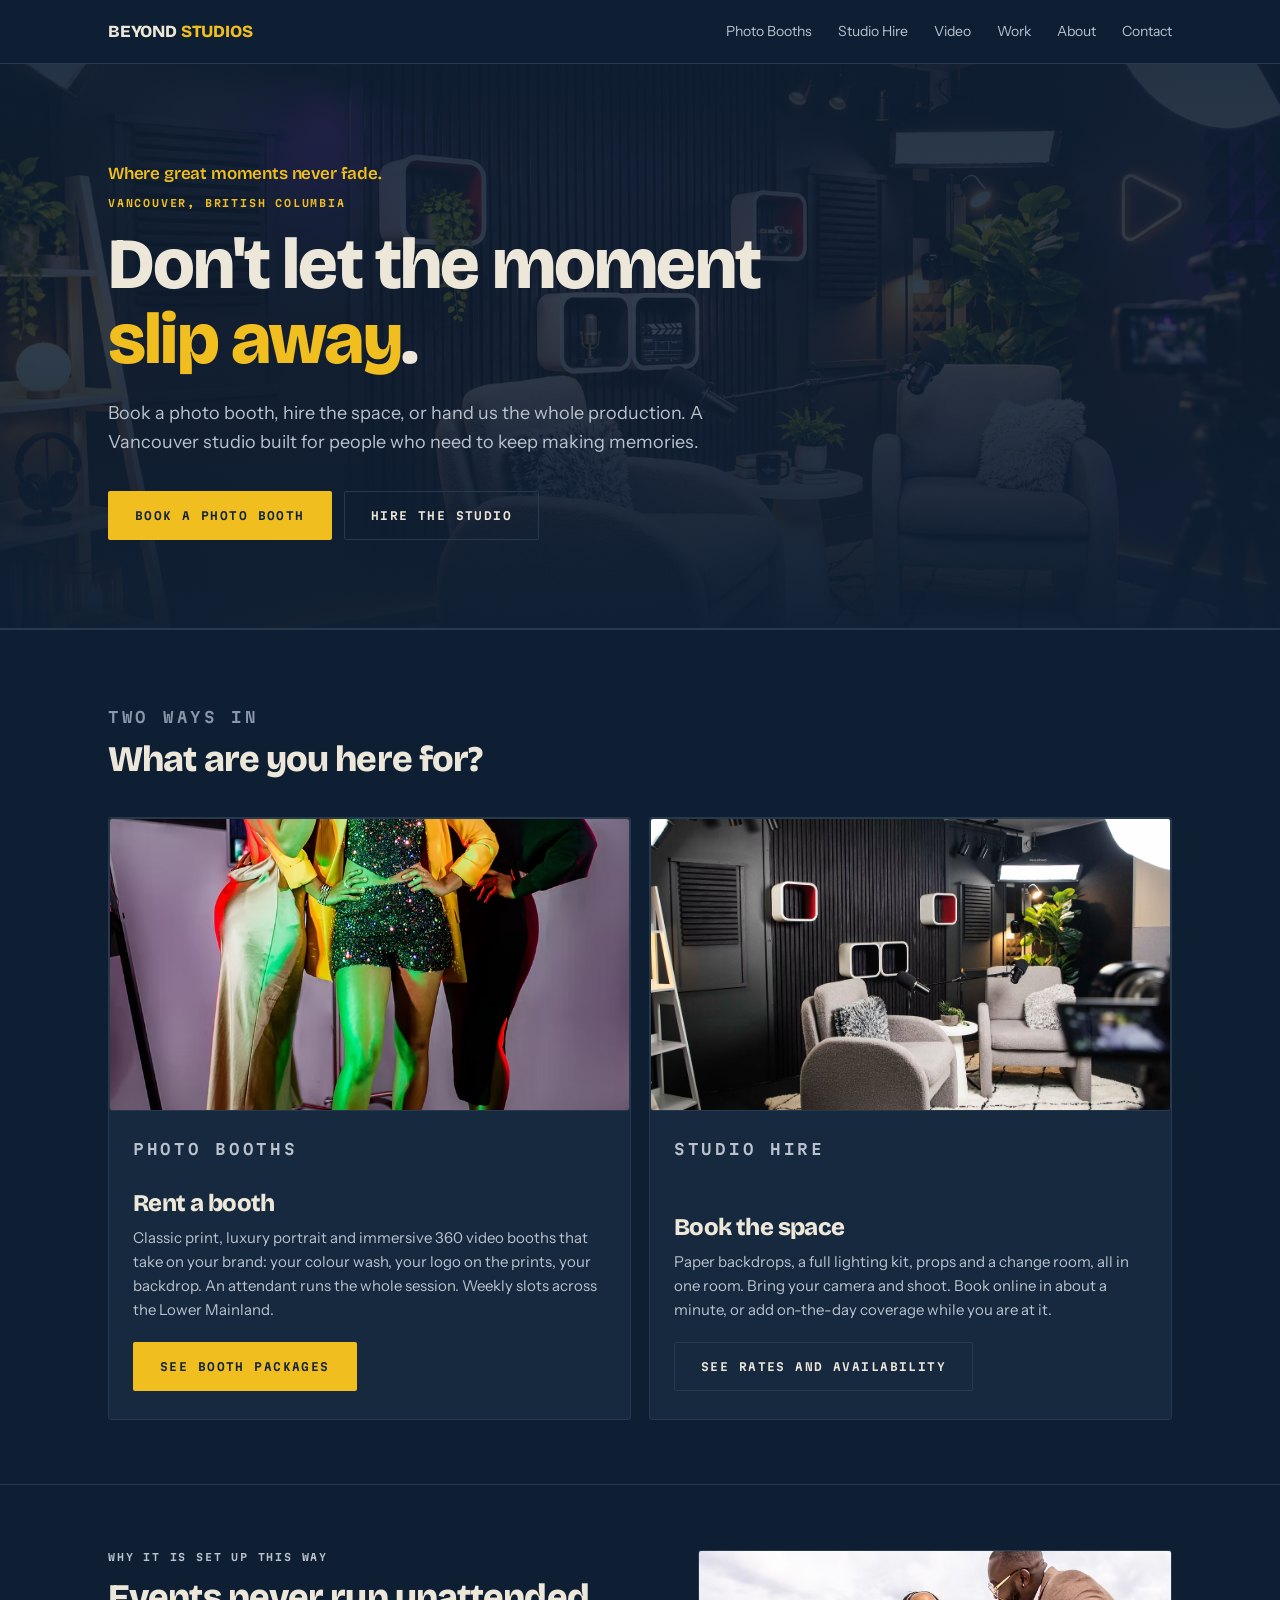
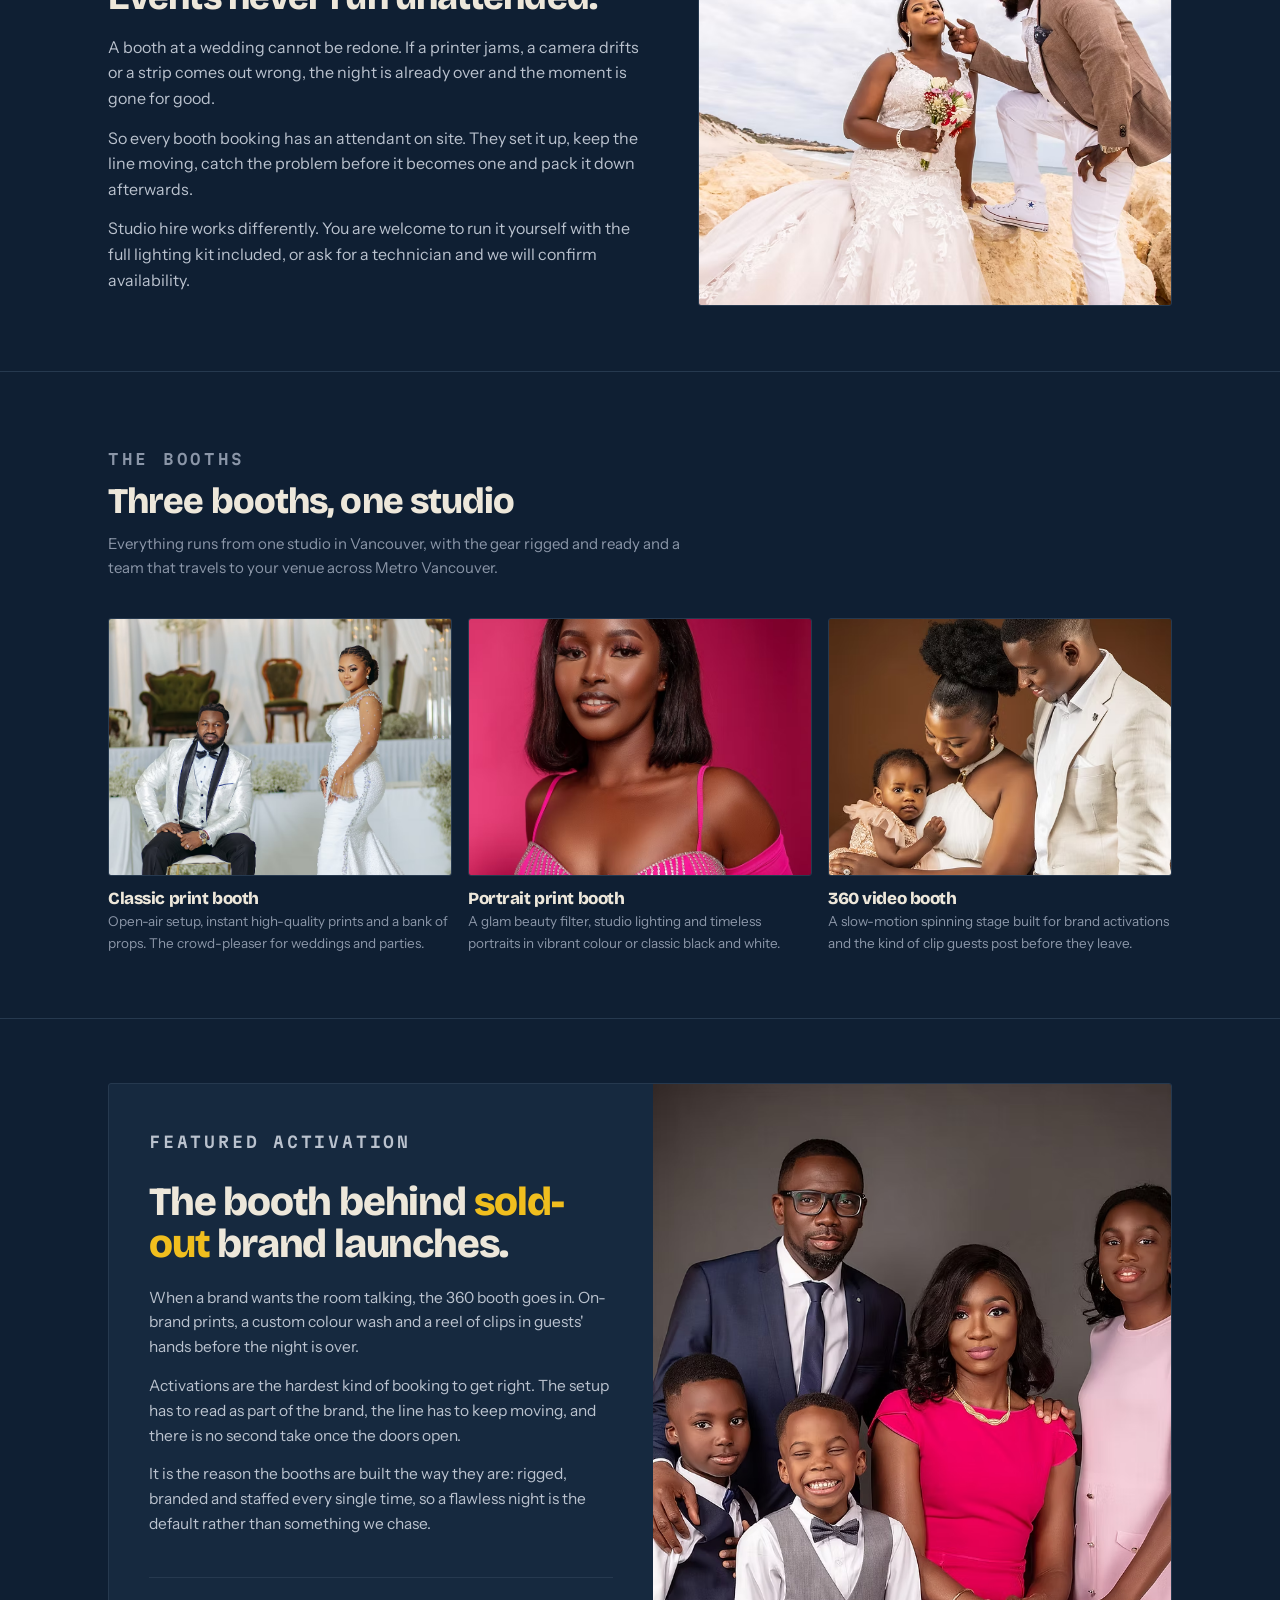
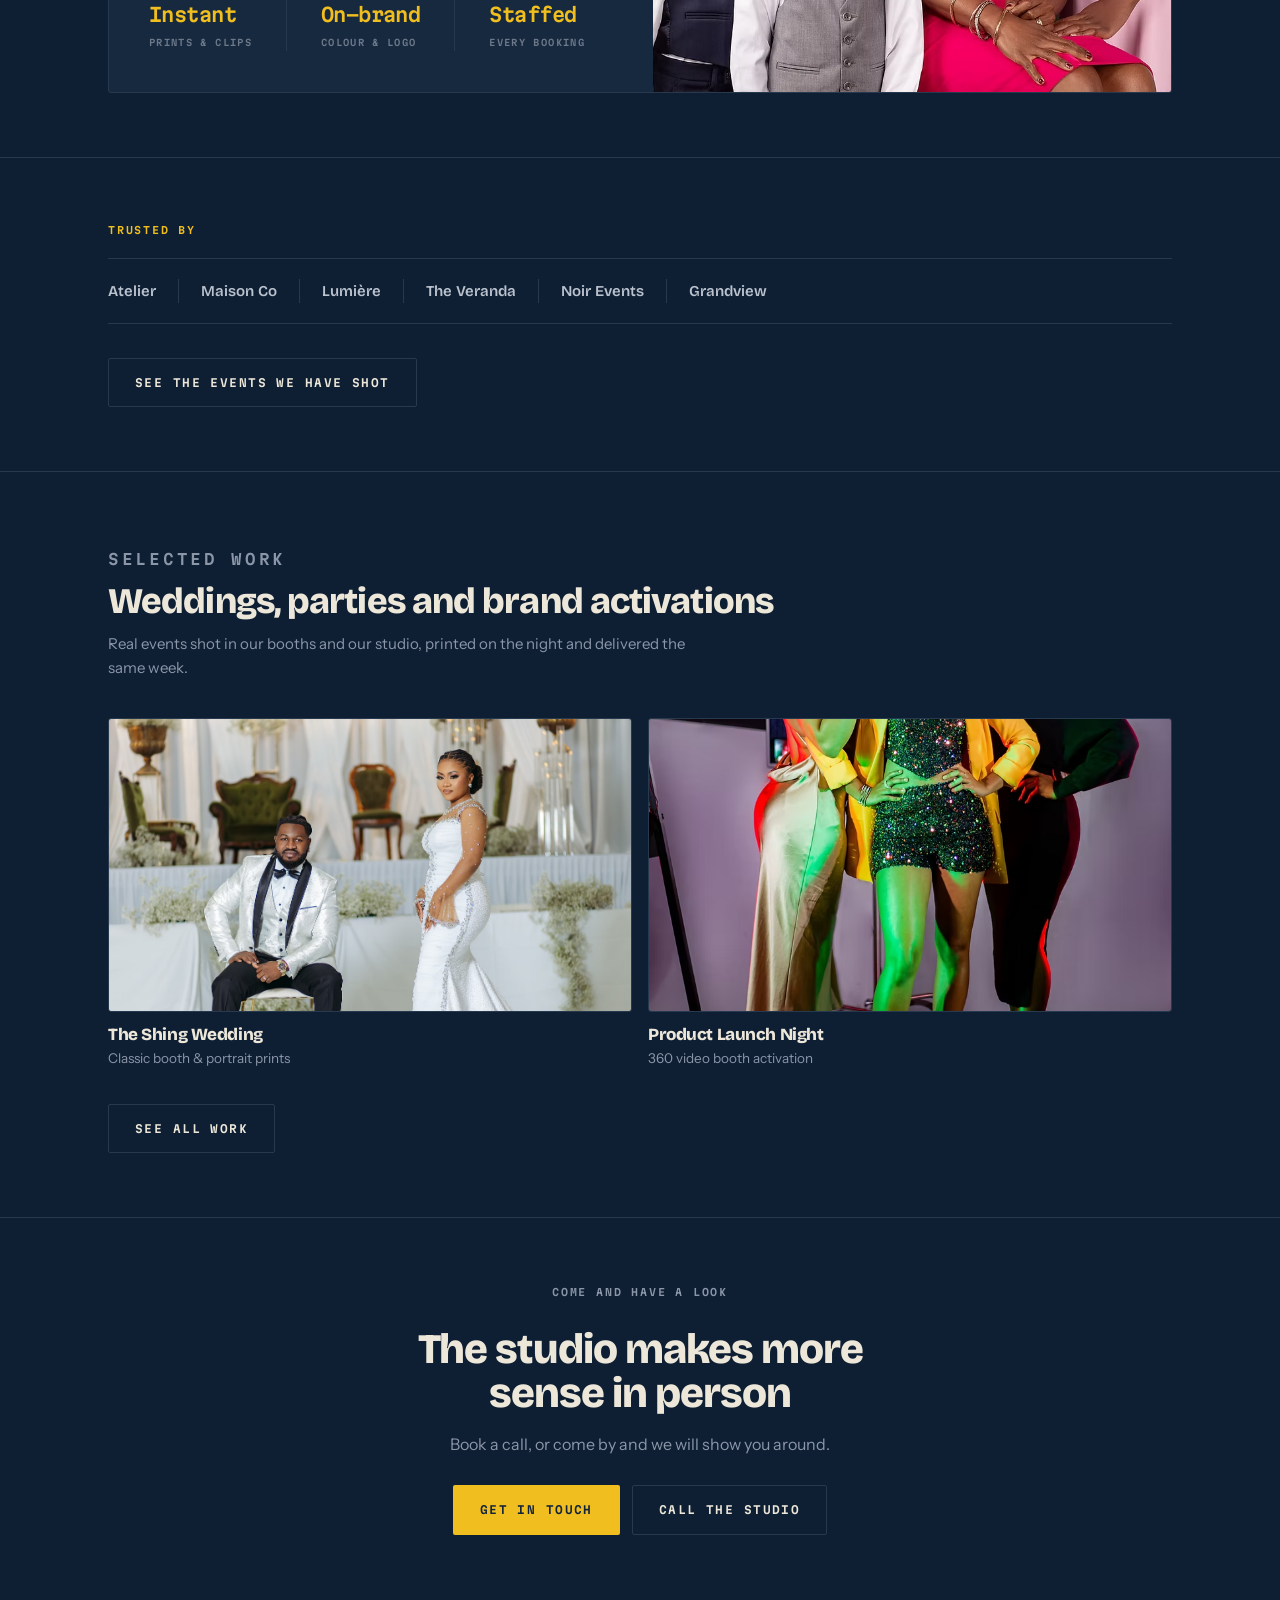
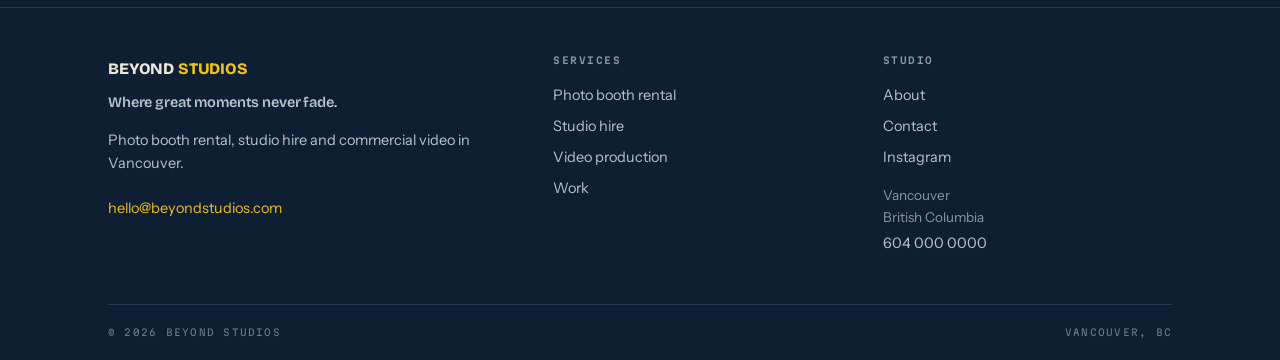
==== index2.html @ f829bd48 "Add index2.html: Beyond Studios homepage in the Nevverland reference design Alternate single-page la" ====
<!DOCTYPE html>
<html lang="en-CA">
<head>
<meta charset="utf-8">
<meta name="viewport" content="width=device-width, initial-scale=1">
<title>Beyond Studios | Photo Booths, Studio Hire & Video Production in Vancouver</title>
<meta name="description" content="A staffed photo booth, photography studio hire and commercial video production in Vancouver. An attendant is included in every booth booking.">
<link rel="preconnect" href="https://fonts.googleapis.com">
<link rel="preconnect" href="https://fonts.gstatic.com" crossorigin>
<link href="https://fonts.googleapis.com/css2?family=Bricolage+Grotesque:opsz,wght@12..96,600;12..96,800&family=Instrument+Sans:wght@400;500;600&family=Martian+Mono:wght@400;600&display=swap" rel="stylesheet">
<meta name="theme-color" content="#0F1F33">

<style>
/* ==========================================================================
   BEYOND STUDIOS — alternate layout, modelled on the Nevverland design system.
   Edit colours and fonts in :root only.
   ========================================================================== */
:root{
  --ink:#0F1F33;
  --console:#16293F;
  --console-edge:#26394F;
  --signal:#F0BE1E;
  --teal:#46969F;
  --onair:#B43232;
  --card:#F0E4CC;
  --card-edge:#D8C9A8;
  --card-ink:#12243C;
  --text:#EDE7DA;
  --text-dim:#BAC2CE;
  --muted:#8B96A8;
  --muted-dark:#6D7889;
  --maxw:1120px;

  --font-display:'Bricolage Grotesque',system-ui,sans-serif;
  --font-body:'Instrument Sans',system-ui,sans-serif;
  --font-data:'Martian Mono',ui-monospace,monospace;
}

*{box-sizing:border-box;margin:0;padding:0}
html{scroll-behavior:smooth}
body{
  background:var(--ink);color:var(--text);
  font-family:var(--font-body);font-size:16px;line-height:1.6;
  -webkit-font-smoothing:antialiased;
}
.wrap{max-width:var(--maxw);margin:0 auto;padding:0 28px}
img,video{display:block;max-width:100%}
a{color:inherit}

/* ---------- type ---------- */
h1,h2,h3,h4{font-family:var(--font-display);font-weight:800;letter-spacing:-.025em;line-height:1.04}
.label{font-family:var(--font-data);font-size:10px;font-weight:600;letter-spacing:.18em;text-transform:uppercase;color:var(--signal)}
.lede{font-size:18px;color:var(--text-dim);max-width:56ch}
.motto{font-family:var(--font-display);font-weight:600;font-size:15px;color:var(--signal);letter-spacing:-.01em;margin:10px 0 14px}
.hero .motto{font-size:17px;margin:0 0 8px}

/* ---------- masthead ---------- */
.masthead{border-bottom:1px solid var(--console-edge);position:sticky;top:0;z-index:50;background:rgba(15,31,51,.94);backdrop-filter:blur(10px)}
.masthead .wrap{display:flex;align-items:center;justify-content:space-between;gap:20px;padding-top:18px;padding-bottom:18px}
.wordmark{font-family:var(--font-display);font-weight:800;font-size:17px;letter-spacing:-.01em;text-decoration:none;white-space:nowrap}
.wordmark span{color:var(--signal)}
.nav{display:flex;align-items:center;gap:26px}
.nav a{font-size:14px;text-decoration:none;color:var(--text-dim);transition:color .15s ease}
.nav a:hover,.nav a[aria-current="page"]{color:var(--signal)}
.navtoggle{display:none;background:none;border:1px solid var(--console-edge);color:var(--text);border-radius:2px;padding:8px 12px;cursor:pointer;font-family:var(--font-data);font-size:10px;letter-spacing:.14em;text-transform:uppercase}

/* ---------- buttons ---------- */
.btn{display:inline-block;text-decoration:none;border:1px solid transparent;border-radius:2px;font-family:var(--font-data);font-size:11px;font-weight:600;letter-spacing:.13em;text-transform:uppercase;padding:15px 26px;cursor:pointer;transition:opacity .15s ease,background .15s ease}
.btn-solid{background:var(--signal);color:#12243C}
.btn-solid:hover{opacity:.85}
.btn-line{border-color:var(--console-edge);color:var(--text)}
.btn-line:hover{background:var(--console)}
.btns{display:flex;gap:12px;flex-wrap:wrap}
a:focus-visible,button:focus-visible{outline:2px solid var(--signal);outline-offset:3px}

/* ---------- media ---------- */
.media{position:relative;overflow:hidden;border-radius:3px;background:var(--console);border:1px solid var(--console-edge)}
.media img,.media video{position:relative;z-index:1;width:100%;height:100%;object-fit:cover;border:0}
.media.r-16x9{aspect-ratio:16/9}
.media.r-4x3{aspect-ratio:4/3}
.focus-18{object-position:50% 18%}
.focus-23{object-position:50% 23%}
.focus-35{object-position:50% 35%}

/* ---------- hero ---------- */
.hero{position:relative;overflow:hidden;border-bottom:1px solid var(--console-edge)}
.hero-media{position:absolute;inset:0;z-index:0}
.hero-media img{width:100%;height:100%;object-fit:cover;opacity:.34}
.hero-media::before{content:"";position:absolute;inset:0;z-index:2;background:linear-gradient(180deg,rgba(15,31,51,.74) 0%,rgba(15,31,51,.56) 45%,rgba(15,31,51,.96) 100%)}
.hero .wrap{position:relative;z-index:3;padding-top:96px;padding-bottom:88px}
.hero h1{font-size:clamp(38px,6.6vw,72px);max-width:16ch;margin:16px 0 22px}
.hero h1 em{font-style:normal;color:var(--signal)}
.hero .btns{margin-top:34px}

/* ---------- sections ---------- */
.section{padding:64px 0;border-top:1px solid var(--console-edge)}
.section:first-of-type{border-top:none}
.section-head{margin-bottom:38px}
.section-head h2{font-size:clamp(25px,3.6vw,36px);margin-top:12px}
.section-head p{color:var(--muted);max-width:58ch;margin-top:11px;font-size:15px}

/* ---------- split ---------- */
.split{display:grid;grid-template-columns:1fr 1fr;gap:44px;align-items:center}
.split.wide-left{grid-template-columns:1.15fr 1fr}
.split h2{font-size:clamp(25px,3.6vw,36px);margin:12px 0 18px}
.split p{color:var(--text-dim);margin-bottom:14px}

/* ---------- two path cards ---------- */
.paths{display:grid;grid-template-columns:1fr 1fr;gap:18px}
.path{background:var(--console);border:1px solid var(--console-edge);border-radius:3px;overflow:hidden;display:flex;flex-direction:column;transition:border-color .18s ease}
.path:hover{border-color:var(--signal)}
.path-body{padding:26px 24px 28px;display:flex;flex-direction:column;flex:1}
.path h3{font-size:24px;margin:10px 0 10px}
.path p{color:var(--text-dim);font-size:15px;flex:1;margin-bottom:20px}
.path .btn{align-self:flex-start}

/* ---------- rooms grid ---------- */
.grid3{display:grid;grid-template-columns:repeat(3,1fr);gap:16px}
.grid2{display:grid;grid-template-columns:repeat(2,1fr);gap:16px}
.grid3 h4,.tile h4{font-size:17px;margin:14px 0 4px}
.tile{text-decoration:none;display:block}
.tile p{font-size:13.5px;color:var(--muted)}

/* ---------- featured client band ---------- */
.feature{background:var(--console);border:1px solid var(--console-edge);border-radius:3px;overflow:hidden;display:grid;grid-template-columns:1.05fr 1fr}
.feature-body{padding:44px 40px 40px;display:flex;flex-direction:column;justify-content:center}
.feature h2{font-size:clamp(26px,3.5vw,40px);margin:14px 0 20px;letter-spacing:-.03em}
.feature h2 em{font-style:normal;color:var(--signal)}
.feature p{color:var(--text-dim);font-size:15.5px;margin-bottom:14px;max-width:46ch}
.feature .media{border:none;border-radius:0;min-height:100%}
.feature-stats{display:flex;flex-wrap:wrap;gap:0;margin-top:26px;border-top:1px solid var(--console-edge);padding-top:22px}
.feature-stats div{padding-right:34px;margin-right:34px;border-right:1px solid var(--console-edge)}
.feature-stats div:last-child{border-right:none;padding-right:0;margin-right:0}
.feature-stats strong{display:block;font-family:var(--font-data);font-weight:600;font-size:19px;color:var(--signal);letter-spacing:-.03em}
.feature-stats span{display:block;font-family:var(--font-data);font-size:9px;font-weight:600;letter-spacing:.15em;text-transform:uppercase;color:var(--muted-dark);margin-top:6px}

/* ---------- roster ---------- */
.roster{display:flex;flex-wrap:wrap;gap:10px 0;align-items:center;border-top:1px solid var(--console-edge);border-bottom:1px solid var(--console-edge);padding:20px 0}
.roster span{font-family:var(--font-display);font-weight:600;font-size:15px;color:var(--text-dim);padding:0 22px;border-right:1px solid var(--console-edge);white-space:nowrap}
.roster span:first-child{padding-left:0}
.roster span:last-child{border-right:none}

/* ---------- cta band ---------- */
.cta{border-top:1px solid var(--console-edge);padding:66px 0 72px;text-align:center}
.cta h2{font-size:clamp(26px,4.2vw,42px);margin:14px auto 16px;max-width:19ch}
.cta p{color:var(--muted);margin-bottom:28px}
.cta .btns{justify-content:center}

/* ---------- footer ---------- */
.foot{border-top:1px solid var(--console-edge);padding:48px 0 20px}
.foot-grid{display:grid;grid-template-columns:1.4fr 1fr 1fr;gap:40px}
.foot h4{font-family:var(--font-data);font-size:9.5px;font-weight:600;letter-spacing:.16em;text-transform:uppercase;color:var(--muted);margin-bottom:14px}
.foot a{display:block;text-decoration:none;color:var(--text-dim);font-size:14.5px;padding:4px 0}
.foot a:hover{color:var(--signal)}
.foot p{color:var(--text-dim);font-size:14.5px}
.colophon{margin-top:44px;padding-top:20px;border-top:1px solid var(--console-edge);display:flex;justify-content:space-between;gap:16px;flex-wrap:wrap;font-family:var(--font-data);font-size:9.5px;letter-spacing:.13em;text-transform:uppercase;color:var(--muted-dark)}

/* ---------- utilities ---------- */
.mt-l{margin-top:34px}
.mt-m{margin-top:22px}

/* ---------- responsive ---------- */
@media(max-width:900px){
  .nav{display:none;position:absolute;top:100%;left:0;right:0;flex-direction:column;align-items:stretch;gap:0;background:var(--ink);border-bottom:1px solid var(--console-edge);padding:8px 28px 20px}
  .nav.open{display:flex}
  .nav a{padding:12px 0;border-bottom:1px solid var(--console-edge)}
  .navtoggle{display:block}
  .masthead .wrap{position:relative}
  .split,.split.wide-left,.paths,.grid3,.grid2,.foot-grid{grid-template-columns:1fr}
  .split{gap:28px}
  .hero .wrap{padding-top:64px;padding-bottom:60px}
  .section{padding:48px 0}
  .feature{grid-template-columns:1fr}
  .feature-body{padding:30px 24px 32px;order:2}
  .feature .media{order:1;aspect-ratio:16/9;min-height:0}
  .feature-stats div{padding-right:20px;margin-right:20px}
  .roster span{padding:0 14px 0 0;border-right:none;font-size:14px}
}
@media(prefers-reduced-motion:reduce){html{scroll-behavior:auto}*{animation:none!important;transition:none!important}}
</style>
</head>
<body>

<header class="masthead">
  <div class="wrap">
    <a class="wordmark" href="/">BEYOND <span>STUDIOS</span></a>
    <button class="navtoggle" aria-expanded="false" aria-controls="nav">Menu</button>
    <nav class="nav" id="nav">
      <a href="#booths">Photo Booths</a>
      <a href="#studio">Studio Hire</a>
      <a href="#work">Video</a>
      <a href="#work">Work</a>
      <a href="#about">About</a>
      <a href="#contact">Contact</a>
    </nav>
  </div>
</header>

<section class="hero">
  <div class="hero-media">
    <img src="img/hero.png" alt="">
  </div>
  <div class="wrap">
    <p class="motto">Where great moments never fade.</p>
    <p class="label">Vancouver, British Columbia</p>
    <h1>Don't let the moment <em>slip away</em>.</h1>
    <p class="lede">Book a photo booth, hire the space, or hand us the whole production. A Vancouver studio built for people who need to keep making memories.</p>
    <div class="btns">
      <a class="btn btn-solid" href="#booths">Book a photo booth</a>
      <a class="btn btn-line" href="#studio">Hire the studio</a>
    </div>
  </div>
</section>

<section class="section">
  <div class="wrap">
    <div class="section-head">
      <p class="label">Two ways in</p>
      <h2>What are you here for?</h2>
    </div>

    <div class="paths">
      <article class="path">
        <div class="media r-16x9">
          <img src="img/_edited.avif" alt="A 360 video booth session in full swing" loading="lazy">
        </div>
        <div class="path-body">
          <p class="label">Photo booths</p>
          <h3>Rent a booth</h3>
          <p>Classic print, luxury portrait and immersive 360 video booths that take on your brand: your colour wash, your logo on the prints, your backdrop. An attendant runs the whole session. Weekly slots across the Lower Mainland.</p>
          <a class="btn btn-solid" href="#booths">See booth packages</a>
        </div>
      </article>

      <article class="path">
        <div class="media r-16x9">
          <img src="img/d59383_d3fb8f2b41984f3a8b66968a7f3fe2ee~mv2.avif" alt="The main studio dressed for a portrait shoot" loading="lazy">
        </div>
        <div class="path-body">
          <p class="label">Studio hire</p>
          <h3>Book the space</h3>
          <p>Paper backdrops, a full lighting kit, props and a change room, all in one room. Bring your camera and shoot. Book online in about a minute, or add on-the-day coverage while you are at it.</p>
          <a class="btn btn-line" href="#studio">See rates and availability</a>
        </div>
      </article>
    </div>
  </div>
</section>

<section class="section">
  <div class="wrap">
    <div class="split wide-left">
      <div>
        <p class="label">Why it is set up this way</p>
        <h2 style="font-size:clamp(25px,3.6vw,36px);margin:12px 0 18px">Events never run unattended.</h2>
        <p style="color:var(--text-dim);margin-bottom:14px">A booth at a wedding cannot be redone. If a printer jams, a camera drifts or a strip comes out wrong, the night is already over and the moment is gone for good.</p>
        <p style="color:var(--text-dim);margin-bottom:14px">So every booth booking has an attendant on site. They set it up, keep the line moving, catch the problem before it becomes one and pack it down afterwards.</p>
        <p style="color:var(--text-dim)">Studio hire works differently. You are welcome to run it yourself with the full lighting kit included, or ask for a technician and we will confirm availability.</p>
      </div>
      <div class="media r-4x3">
        <img src="img/BeyondStudios-464.avif" alt="An attendant setting up the booth before an event" loading="lazy">
      </div>
    </div>
  </div>
</section>

<section class="section">
  <div class="wrap">
    <div class="section-head">
      <p class="label">The booths</p>
      <h2>Three booths, one studio</h2>
      <p>Everything runs from one studio in Vancouver, with the gear rigged and ready and a team that travels to your venue across Metro Vancouver.</p>
    </div>

    <div class="grid3">
      <div>
        <div class="media r-4x3">
          <img src="img/d59383_5e117e356e8145f7a5f028fd640efa2a~mv2.avif" alt="The classic print booth" loading="lazy">
        </div>
        <h4>Classic print booth</h4>
        <p style="font-size:13.5px;color:var(--muted)">Open-air setup, instant high-quality prints and a bank of props. The crowd-pleaser for weddings and parties.</p>
      </div>
      <div>
        <div class="media r-4x3">
          <img src="img/_edited (1).avif" alt="The luxury portrait booth" loading="lazy">
        </div>
        <h4>Portrait print booth</h4>
        <p style="font-size:13.5px;color:var(--muted)">A glam beauty filter, studio lighting and timeless portraits in vibrant colour or classic black and white.</p>
      </div>
      <div>
        <div class="media r-4x3">
          <img src="img/d59383_54c3c43fa64b4d76a6d98b32eb3e3d97~mv2.avif" alt="The 360 video booth" loading="lazy">
        </div>
        <h4>360 video booth</h4>
        <p style="font-size:13.5px;color:var(--muted)">A slow-motion spinning stage built for brand activations and the kind of clip guests post before they leave.</p>
      </div>
    </div>
  </div>
</section>

<section class="section" id="booths">
  <div class="wrap">
    <div class="feature">
      <div class="feature-body">
        <p class="label">Featured activation</p>
        <h2>The booth behind <em>sold-out</em> brand launches.</h2>
        <p>When a brand wants the room talking, the 360 booth goes in. On-brand prints, a custom colour wash and a reel of clips in guests' hands before the night is over.</p>
        <p>Activations are the hardest kind of booking to get right. The setup has to read as part of the brand, the line has to keep moving, and there is no second take once the doors open.</p>
        <p>It is the reason the booths are built the way they are: rigged, branded and staffed every single time, so a flawless night is the default rather than something we chase.</p>
        <div class="feature-stats">
          <div><strong>Instant</strong><span>Prints &amp; clips</span></div>
          <div><strong>On-brand</strong><span>Colour &amp; logo</span></div>
          <div><strong>Staffed</strong><span>Every booking</span></div>
        </div>
      </div>
      <div class="media">
        <img src="img/_edited (2).avif" alt="A portrait captured in the booth" loading="lazy">
      </div>
    </div>
  </div>
</section>

<section class="section">
  <div class="wrap">
    <p class="label" style="margin-bottom:20px">Trusted by</p>
    <div class="roster">
      <span>Atelier</span>
      <span>Maison&nbsp;Co</span>
      <span>Lumi&egrave;re</span>
      <span>The&nbsp;Veranda</span>
      <span>Noir&nbsp;Events</span>
      <span>Grandview</span>
    </div>
    <div class="btns mt-l">
      <a class="btn btn-line" href="#work">See the events we have shot</a>
    </div>
  </div>
</section>

<section class="section" id="work">
  <div class="wrap">
    <div class="section-head">
      <p class="label">Selected work</p>
      <h2>Weddings, parties and brand activations</h2>
      <p>Real events shot in our booths and our studio, printed on the night and delivered the same week.</p>
    </div>
    <div class="grid2">
      <a class="tile" href="#contact">
        <div class="media r-16x9">
          <img src="img/d59383_5e117e356e8145f7a5f028fd640efa2a~mv2.avif" alt="A wedding couple at the booth" loading="lazy">
        </div>
        <h4>The Shing Wedding</h4>
        <p>Classic booth &amp; portrait prints</p>
      </a>
      <a class="tile" href="#contact">
        <div class="media r-16x9">
          <img src="img/_edited.avif" alt="A 360 booth brand launch" loading="lazy">
        </div>
        <h4>Product Launch Night</h4>
        <p>360 video booth activation</p>
      </a>
    </div>
    <div class="btns mt-l">
      <a class="btn btn-line" href="#contact">See all work</a>
    </div>
  </div>
</section>

<section class="cta" id="studio">
  <div class="wrap">
    <p class="label">Come and have a look</p>
    <h2>The studio makes more sense in person</h2>
    <p>Book a call, or come by and we will show you around.</p>
    <div class="btns">
      <a class="btn btn-solid" href="#contact">Get in touch</a>
      <a class="btn btn-line" href="tel:+16040000000">Call the studio</a>
    </div>
  </div>
</section>

<footer class="foot" id="contact">
  <div class="wrap">
    <div class="foot-grid">
      <div>
        <div class="wordmark" style="font-size:16px;margin-bottom:6px">BEYOND <span>STUDIOS</span></div>
        <p class="motto">Where great moments never fade.</p>
        <p>Photo booth rental, studio hire and commercial video in Vancouver.</p>
        <p class="mt-m"><a href="mailto:hello@beyondstudios.com" style="color:var(--signal);display:inline">hello@beyondstudios.com</a></p>
      </div>
      <div>
        <h4>Services</h4>
        <a href="#booths">Photo booth rental</a>
        <a href="#studio">Studio hire</a>
        <a href="#work">Video production</a>
        <a href="#work">Work</a>
      </div>
      <div>
        <h4>Studio</h4>
        <a href="#about">About</a>
        <a href="#contact">Contact</a>
        <a href="#contact">Instagram</a>
        <p style="font-size:13.5px;color:var(--muted);margin-top:12px">Vancouver<br>British Columbia</p>
        <a href="tel:+16040000000">604 000 0000</a>
      </div>
    </div>
    <div class="colophon">
      <span>&copy; 2026 Beyond Studios</span>
      <span>Vancouver, BC</span>
    </div>
  </div>
</footer>

<script>
  var t=document.querySelector('.navtoggle'),n=document.getElementById('nav');
  t.addEventListener('click',function(){
    var open=n.classList.toggle('open');
    t.setAttribute('aria-expanded',open);
  });
</script>
</body>
</html>
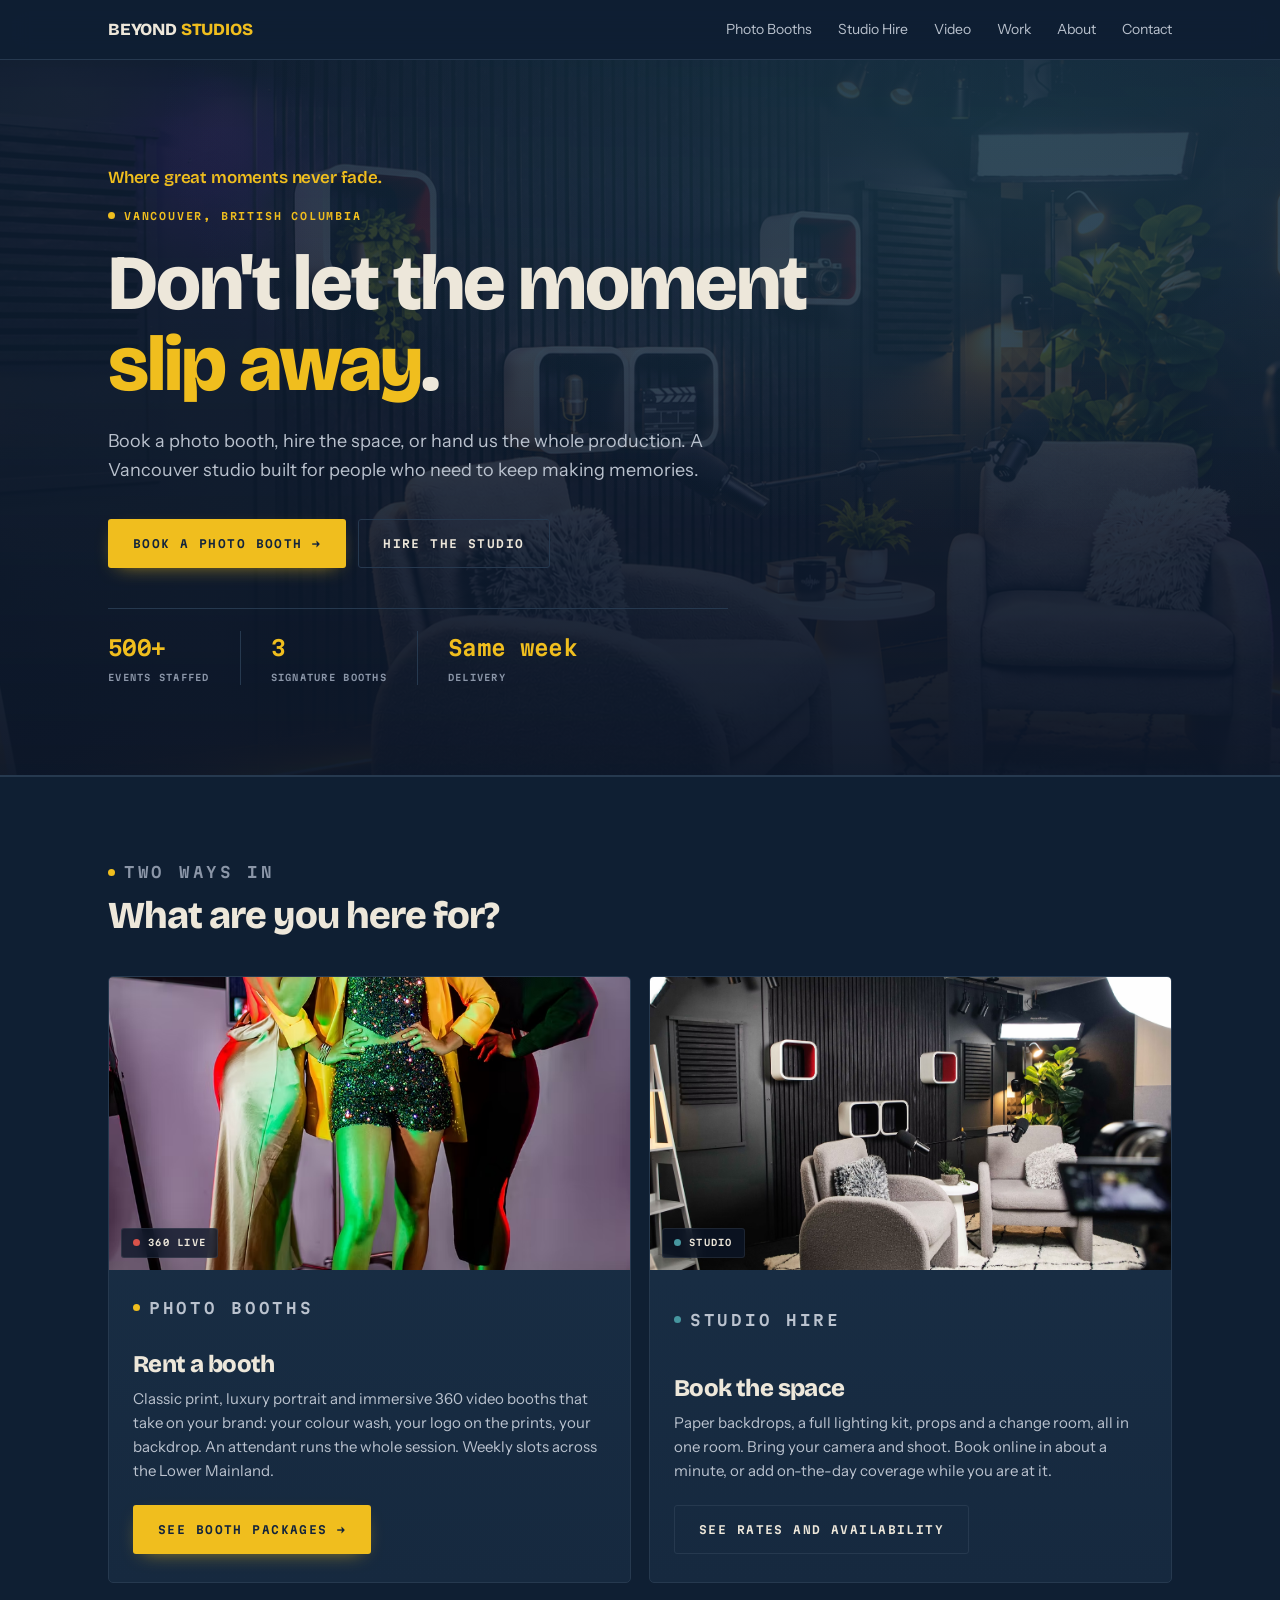
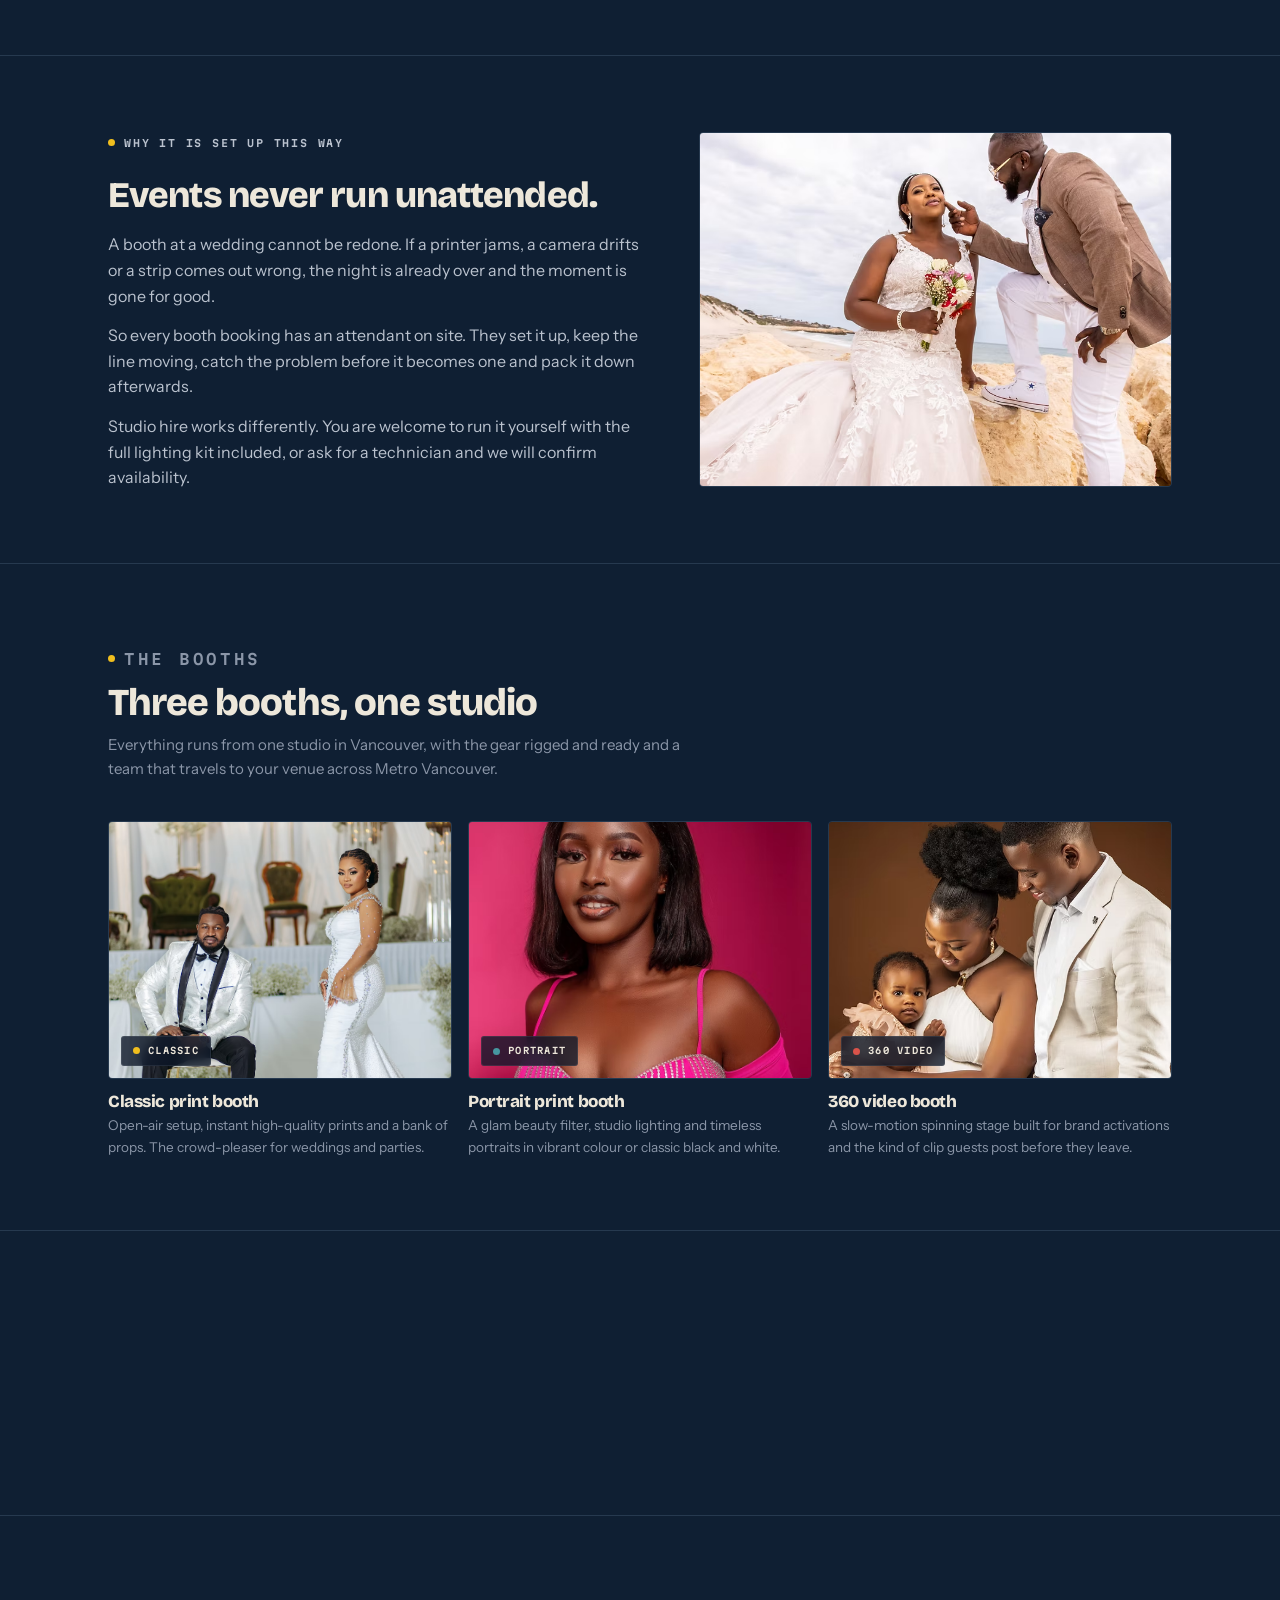
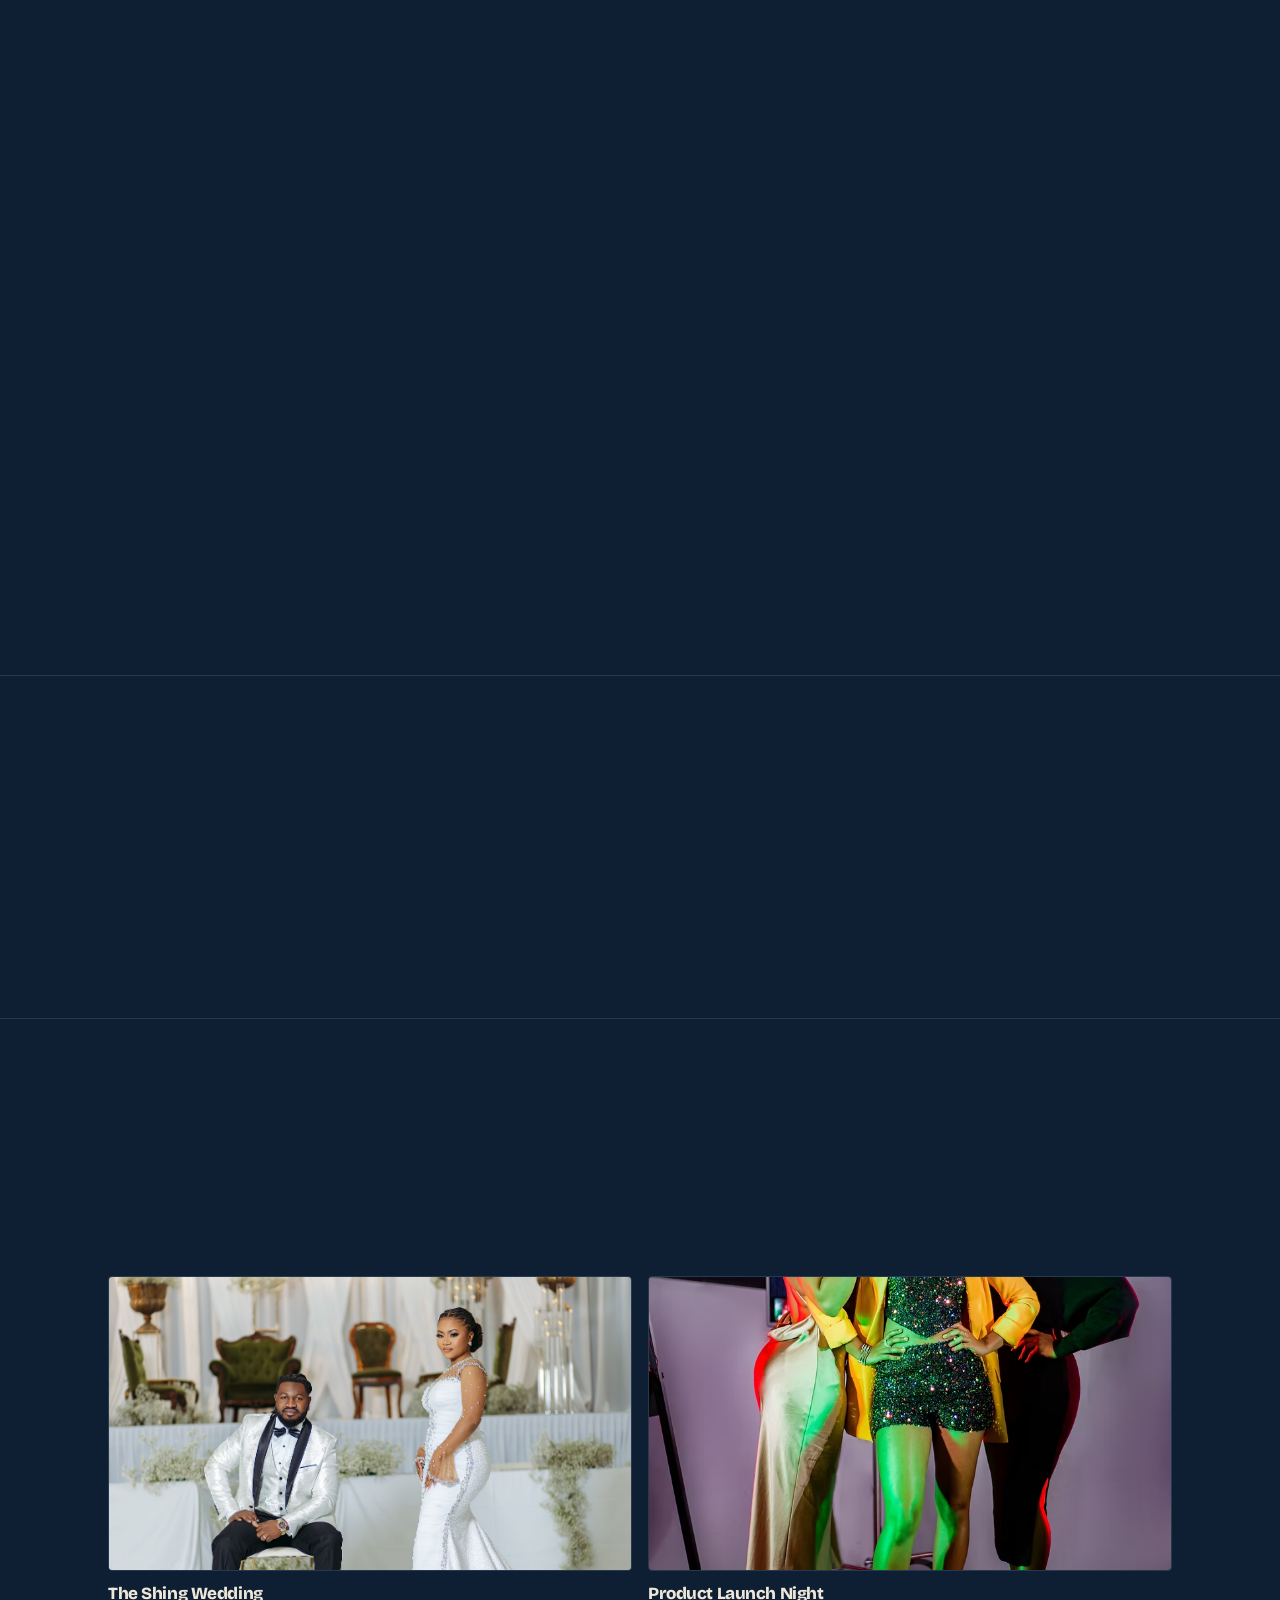
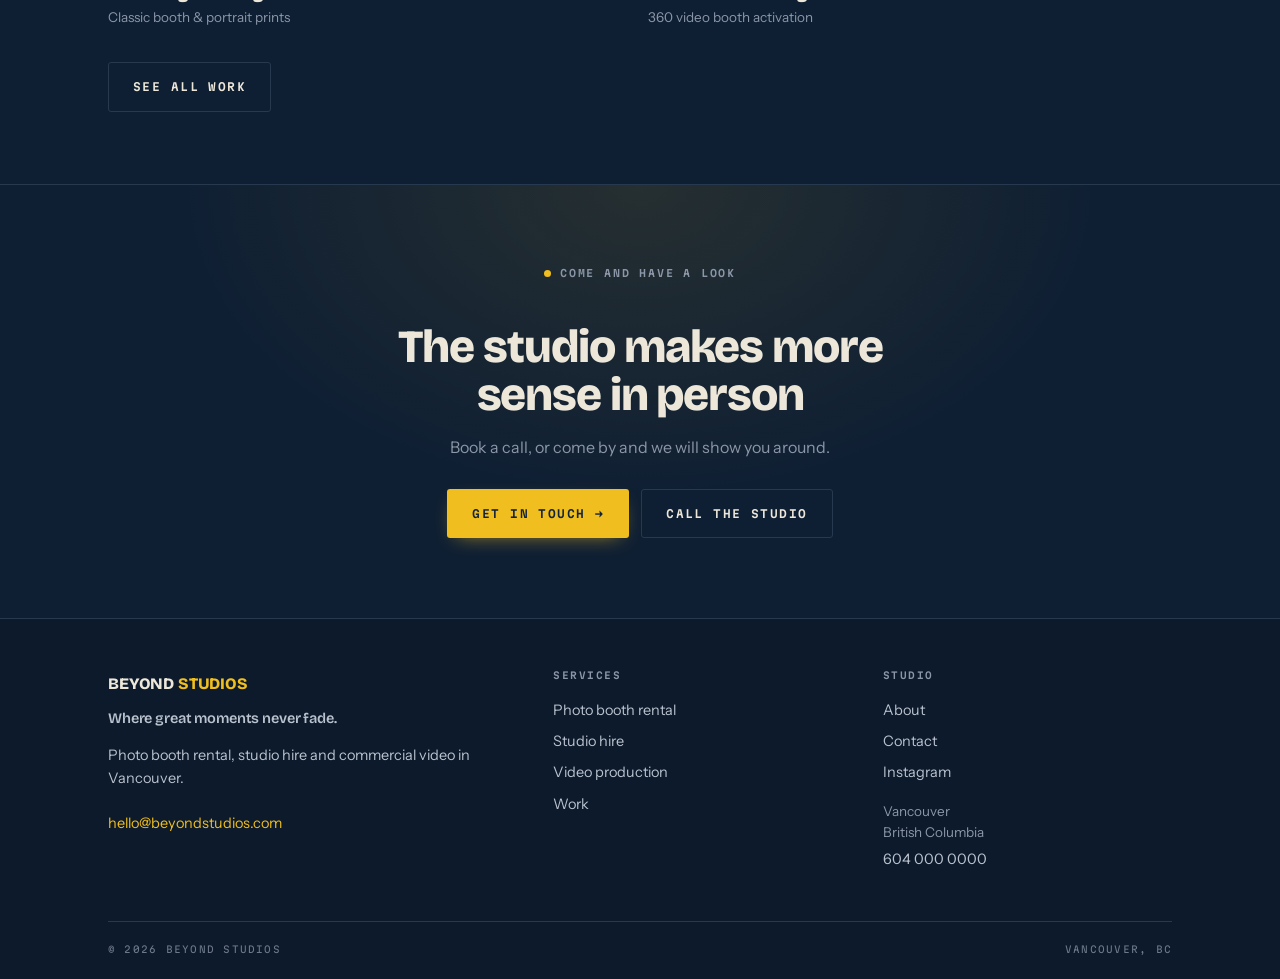
==== commit 87f8e0f6: "Elevate index2.html beyond the reference Keep the broadcast-console identity but add polish the refe" ====
--- a/index2.html
+++ b/index2.html
@@ -12,16 +12,19 @@
 
 <style>
 /* ==========================================================================
-   BEYOND STUDIOS — alternate layout, modelled on the Nevverland design system.
-   Edit colours and fonts in :root only.
+   BEYOND STUDIOS — elevated layout. Broadcast-console identity, lifted with
+   motion, depth and interaction. Edit colours and fonts in :root only.
    ========================================================================== */
 :root{
   --ink:#0F1F33;
+  --ink-2:#0C1A2B;
   --console:#16293F;
+  --console-2:#1A3047;
   --console-edge:#26394F;
   --signal:#F0BE1E;
+  --signal-deep:#D9A810;
   --teal:#46969F;
-  --onair:#B43232;
+  --onair:#D9534A;
   --card:#F0E4CC;
   --card-edge:#D8C9A8;
   --card-ink:#12243C;
@@ -30,6 +33,7 @@
   --muted:#8B96A8;
   --muted-dark:#6D7889;
   --maxw:1120px;
+  --ease:cubic-bezier(.22,.61,.36,1);
 
   --font-display:'Bricolage Grotesque',system-ui,sans-serif;
   --font-body:'Instrument Sans',system-ui,sans-serif;
@@ -41,119 +45,164 @@
 body{
   background:var(--ink);color:var(--text);
   font-family:var(--font-body);font-size:16px;line-height:1.6;
-  -webkit-font-smoothing:antialiased;
+  -webkit-font-smoothing:antialiased;overflow-x:hidden;
 }
 .wrap{max-width:var(--maxw);margin:0 auto;padding:0 28px}
 img,video{display:block;max-width:100%}
 a{color:inherit}
 
+/* ---------- scroll progress ---------- */
+.progress{position:fixed;top:0;left:0;height:2px;width:0;z-index:100;
+  background:linear-gradient(90deg,var(--signal),var(--teal));transition:width .1s linear}
+
 /* ---------- type ---------- */
 h1,h2,h3,h4{font-family:var(--font-display);font-weight:800;letter-spacing:-.025em;line-height:1.04}
-.label{font-family:var(--font-data);font-size:10px;font-weight:600;letter-spacing:.18em;text-transform:uppercase;color:var(--signal)}
+.label{display:inline-flex;align-items:center;gap:9px;font-family:var(--font-data);font-size:10px;font-weight:600;letter-spacing:.18em;text-transform:uppercase;color:var(--signal)}
+.label::before{content:"";width:7px;height:7px;border-radius:50%;background:var(--signal);box-shadow:0 0 0 0 rgba(240,190,30,.5);animation:pulse 2.4s var(--ease) infinite}
+.label.t::before{background:var(--teal);animation:none}
+@keyframes pulse{0%{box-shadow:0 0 0 0 rgba(240,190,30,.45)}70%{box-shadow:0 0 0 7px rgba(240,190,30,0)}100%{box-shadow:0 0 0 0 rgba(240,190,30,0)}}
 .lede{font-size:18px;color:var(--text-dim);max-width:56ch}
 .motto{font-family:var(--font-display);font-weight:600;font-size:15px;color:var(--signal);letter-spacing:-.01em;margin:10px 0 14px}
-.hero .motto{font-size:17px;margin:0 0 8px}
+.hero .motto{font-size:17px;margin:0 0 10px}
 
 /* ---------- masthead ---------- */
-.masthead{border-bottom:1px solid var(--console-edge);position:sticky;top:0;z-index:50;background:rgba(15,31,51,.94);backdrop-filter:blur(10px)}
-.masthead .wrap{display:flex;align-items:center;justify-content:space-between;gap:20px;padding-top:18px;padding-bottom:18px}
+.masthead{border-bottom:1px solid var(--console-edge);position:sticky;top:0;z-index:50;background:rgba(15,31,51,.82);backdrop-filter:blur(14px) saturate(1.2)}
+.masthead .wrap{display:flex;align-items:center;justify-content:space-between;gap:20px;padding-top:16px;padding-bottom:16px}
 .wordmark{font-family:var(--font-display);font-weight:800;font-size:17px;letter-spacing:-.01em;text-decoration:none;white-space:nowrap}
 .wordmark span{color:var(--signal)}
 .nav{display:flex;align-items:center;gap:26px}
-.nav a{font-size:14px;text-decoration:none;color:var(--text-dim);transition:color .15s ease}
-.nav a:hover,.nav a[aria-current="page"]{color:var(--signal)}
-.navtoggle{display:none;background:none;border:1px solid var(--console-edge);color:var(--text);border-radius:2px;padding:8px 12px;cursor:pointer;font-family:var(--font-data);font-size:10px;letter-spacing:.14em;text-transform:uppercase}
+.nav a{position:relative;font-size:14px;text-decoration:none;color:var(--text-dim);transition:color .15s ease}
+.nav a::after{content:"";position:absolute;left:0;right:100%;bottom:-5px;height:1.5px;background:var(--signal);transition:right .25s var(--ease)}
+.nav a:hover{color:var(--text)}
+.nav a:hover::after{right:0}
+.navtoggle{display:none;background:none;border:1px solid var(--console-edge);color:var(--text);border-radius:3px;padding:8px 12px;cursor:pointer;font-family:var(--font-data);font-size:10px;letter-spacing:.14em;text-transform:uppercase}
 
 /* ---------- buttons ---------- */
-.btn{display:inline-block;text-decoration:none;border:1px solid transparent;border-radius:2px;font-family:var(--font-data);font-size:11px;font-weight:600;letter-spacing:.13em;text-transform:uppercase;padding:15px 26px;cursor:pointer;transition:opacity .15s ease,background .15s ease}
-.btn-solid{background:var(--signal);color:#12243C}
-.btn-solid:hover{opacity:.85}
+.btn{position:relative;display:inline-flex;align-items:center;gap:9px;text-decoration:none;border:1px solid transparent;border-radius:3px;font-family:var(--font-data);font-size:11px;font-weight:600;letter-spacing:.13em;text-transform:uppercase;padding:15px 24px;cursor:pointer;transition:transform .2s var(--ease),background .2s var(--ease),box-shadow .2s var(--ease),border-color .2s var(--ease)}
+.btn:hover{transform:translateY(-2px)}
+.btn .arw{transition:transform .25s var(--ease)}
+.btn:hover .arw{transform:translateX(4px)}
+.btn-solid{background:var(--signal);color:#12243C;box-shadow:0 6px 20px -10px rgba(240,190,30,.8)}
+.btn-solid:hover{background:var(--signal-deep);box-shadow:0 12px 28px -10px rgba(240,190,30,.7)}
 .btn-line{border-color:var(--console-edge);color:var(--text)}
-.btn-line:hover{background:var(--console)}
+.btn-line:hover{background:var(--console);border-color:var(--muted)}
 .btns{display:flex;gap:12px;flex-wrap:wrap}
 a:focus-visible,button:focus-visible{outline:2px solid var(--signal);outline-offset:3px}
 
 /* ---------- media ---------- */
-.media{position:relative;overflow:hidden;border-radius:3px;background:var(--console);border:1px solid var(--console-edge)}
-.media img,.media video{position:relative;z-index:1;width:100%;height:100%;object-fit:cover;border:0}
+.media{position:relative;overflow:hidden;border-radius:4px;background:var(--console);border:1px solid var(--console-edge)}
+.media img,.media video{position:relative;z-index:1;width:100%;height:100%;object-fit:cover;border:0;transition:transform .7s var(--ease)}
 .media.r-16x9{aspect-ratio:16/9}
 .media.r-4x3{aspect-ratio:4/3}
-.focus-18{object-position:50% 18%}
-.focus-23{object-position:50% 23%}
-.focus-35{object-position:50% 35%}
+.mtag{position:absolute;left:12px;bottom:12px;z-index:3;display:inline-flex;align-items:center;gap:8px;background:rgba(12,22,40,.78);backdrop-filter:blur(6px);border:1px solid rgba(255,255,255,.08);font-family:var(--font-data);font-size:9px;font-weight:600;letter-spacing:.14em;text-transform:uppercase;color:var(--text);padding:7px 11px;border-radius:3px}
+.mtag i{width:7px;height:7px;border-radius:50%;display:inline-block}
 
 /* ---------- hero ---------- */
 .hero{position:relative;overflow:hidden;border-bottom:1px solid var(--console-edge)}
-.hero-media{position:absolute;inset:0;z-index:0}
-.hero-media img{width:100%;height:100%;object-fit:cover;opacity:.34}
-.hero-media::before{content:"";position:absolute;inset:0;z-index:2;background:linear-gradient(180deg,rgba(15,31,51,.74) 0%,rgba(15,31,51,.56) 45%,rgba(15,31,51,.96) 100%)}
-.hero .wrap{position:relative;z-index:3;padding-top:96px;padding-bottom:88px}
-.hero h1{font-size:clamp(38px,6.6vw,72px);max-width:16ch;margin:16px 0 22px}
+.hero-media{position:absolute;inset:-8% 0;z-index:0;will-change:transform}
+.hero-media img{width:100%;height:100%;object-fit:cover;opacity:.32}
+.hero-media::before{content:"";position:absolute;inset:0;z-index:2;background:
+  radial-gradient(120% 90% at 78% 15%,rgba(70,150,159,.18),transparent 55%),
+  linear-gradient(180deg,rgba(15,31,51,.72) 0%,rgba(15,31,51,.52) 42%,rgba(12,22,40,.97) 100%)}
+.hero .wrap{position:relative;z-index:3;padding-top:104px;padding-bottom:90px}
+.hero h1{font-size:clamp(40px,7vw,78px);max-width:15ch;margin:16px 0 22px}
 .hero h1 em{font-style:normal;color:var(--signal)}
 .hero .btns{margin-top:34px}
+.hero-meta{display:flex;flex-wrap:wrap;gap:0;margin-top:40px;border-top:1px solid var(--console-edge);padding-top:22px;max-width:620px}
+.hero-meta div{padding-right:30px;margin-right:30px;border-right:1px solid var(--console-edge)}
+.hero-meta div:last-child{border:none;padding:0;margin:0}
+.hero-meta strong{display:block;font-family:var(--font-data);font-weight:600;font-size:21px;color:var(--signal);letter-spacing:-.03em}
+.hero-meta span{display:block;font-family:var(--font-data);font-size:9px;font-weight:600;letter-spacing:.14em;text-transform:uppercase;color:var(--muted);margin-top:6px}
 
 /* ---------- sections ---------- */
-.section{padding:64px 0;border-top:1px solid var(--console-edge)}
+.section{padding:72px 0;border-top:1px solid var(--console-edge);position:relative}
 .section:first-of-type{border-top:none}
-.section-head{margin-bottom:38px}
-.section-head h2{font-size:clamp(25px,3.6vw,36px);margin-top:12px}
+.section-head{margin-bottom:40px}
+.section-head h2{font-size:clamp(26px,3.8vw,38px);margin-top:12px}
 .section-head p{color:var(--muted);max-width:58ch;margin-top:11px;font-size:15px}
 
+/* ---------- reveal ---------- */
+.rv{opacity:0;transform:translateY(22px);transition:opacity .7s var(--ease),transform .7s var(--ease)}
+.rv.in{opacity:1;transform:none}
+.rv.d1{transition-delay:.08s}.rv.d2{transition-delay:.16s}.rv.d3{transition-delay:.24s}
+
 /* ---------- split ---------- */
-.split{display:grid;grid-template-columns:1fr 1fr;gap:44px;align-items:center}
+.split{display:grid;grid-template-columns:1fr 1fr;gap:48px;align-items:center}
 .split.wide-left{grid-template-columns:1.15fr 1fr}
 .split h2{font-size:clamp(25px,3.6vw,36px);margin:12px 0 18px}
 .split p{color:var(--text-dim);margin-bottom:14px}
 
 /* ---------- two path cards ---------- */
 .paths{display:grid;grid-template-columns:1fr 1fr;gap:18px}
-.path{background:var(--console);border:1px solid var(--console-edge);border-radius:3px;overflow:hidden;display:flex;flex-direction:column;transition:border-color .18s ease}
-.path:hover{border-color:var(--signal)}
+.path{background:linear-gradient(180deg,var(--console-2),var(--console));border:1px solid var(--console-edge);border-radius:5px;overflow:hidden;display:flex;flex-direction:column;transition:border-color .25s var(--ease),transform .25s var(--ease),box-shadow .25s var(--ease)}
+.path:hover{border-color:var(--signal);transform:translateY(-4px);box-shadow:0 24px 48px -28px rgba(0,0,0,.8)}
+.path:hover .media img{transform:scale(1.05)}
+.path .media{border:none;border-radius:0}
 .path-body{padding:26px 24px 28px;display:flex;flex-direction:column;flex:1}
 .path h3{font-size:24px;margin:10px 0 10px}
-.path p{color:var(--text-dim);font-size:15px;flex:1;margin-bottom:20px}
+.path p{color:var(--text-dim);font-size:15px;flex:1;margin-bottom:22px}
 .path .btn{align-self:flex-start}
 
 /* ---------- rooms grid ---------- */
 .grid3{display:grid;grid-template-columns:repeat(3,1fr);gap:16px}
 .grid2{display:grid;grid-template-columns:repeat(2,1fr);gap:16px}
-.grid3 h4,.tile h4{font-size:17px;margin:14px 0 4px}
+.rm .media{margin-bottom:14px}
+.rm:hover .media img{transform:scale(1.06)}
+.grid3 h4,.tile h4{font-size:17px;margin:0 0 4px}
 .tile{text-decoration:none;display:block}
+.tile:hover .media img{transform:scale(1.05)}
+.tile h4{margin-top:14px;transition:color .2s ease}
+.tile:hover h4{color:var(--signal)}
 .tile p{font-size:13.5px;color:var(--muted)}
 
+/* ---------- stats band ---------- */
+.stats{background:
+  linear-gradient(180deg,var(--console-2),var(--console));
+  border:1px solid var(--console-edge);border-radius:6px;
+  display:grid;grid-template-columns:repeat(4,1fr);gap:0;overflow:hidden}
+.stat{padding:34px 26px;border-right:1px solid var(--console-edge)}
+.stat:last-child{border-right:none}
+.stat b{display:block;font-family:var(--font-data);font-weight:600;font-size:clamp(30px,4vw,42px);letter-spacing:-.04em;color:var(--signal);line-height:1}
+.stat span{display:block;font-family:var(--font-data);font-size:10px;font-weight:600;letter-spacing:.14em;text-transform:uppercase;color:var(--muted);margin-top:12px}
+
 /* ---------- featured client band ---------- */
-.feature{background:var(--console);border:1px solid var(--console-edge);border-radius:3px;overflow:hidden;display:grid;grid-template-columns:1.05fr 1fr}
-.feature-body{padding:44px 40px 40px;display:flex;flex-direction:column;justify-content:center}
+.feature{background:linear-gradient(180deg,var(--console-2),var(--console));border:1px solid var(--console-edge);border-radius:6px;overflow:hidden;display:grid;grid-template-columns:1.05fr 1fr}
+.feature-body{padding:46px 42px 42px;display:flex;flex-direction:column;justify-content:center}
 .feature h2{font-size:clamp(26px,3.5vw,40px);margin:14px 0 20px;letter-spacing:-.03em}
 .feature h2 em{font-style:normal;color:var(--signal)}
 .feature p{color:var(--text-dim);font-size:15.5px;margin-bottom:14px;max-width:46ch}
 .feature .media{border:none;border-radius:0;min-height:100%}
-.feature-stats{display:flex;flex-wrap:wrap;gap:0;margin-top:26px;border-top:1px solid var(--console-edge);padding-top:22px}
+.feature:hover .media img{transform:scale(1.04)}
+.feature-stats{display:flex;flex-wrap:wrap;gap:0;margin-top:28px;border-top:1px solid var(--console-edge);padding-top:24px}
 .feature-stats div{padding-right:34px;margin-right:34px;border-right:1px solid var(--console-edge)}
 .feature-stats div:last-child{border-right:none;padding-right:0;margin-right:0}
 .feature-stats strong{display:block;font-family:var(--font-data);font-weight:600;font-size:19px;color:var(--signal);letter-spacing:-.03em}
 .feature-stats span{display:block;font-family:var(--font-data);font-size:9px;font-weight:600;letter-spacing:.15em;text-transform:uppercase;color:var(--muted-dark);margin-top:6px}
 
-/* ---------- roster ---------- */
-.roster{display:flex;flex-wrap:wrap;gap:10px 0;align-items:center;border-top:1px solid var(--console-edge);border-bottom:1px solid var(--console-edge);padding:20px 0}
-.roster span{font-family:var(--font-display);font-weight:600;font-size:15px;color:var(--text-dim);padding:0 22px;border-right:1px solid var(--console-edge);white-space:nowrap}
-.roster span:first-child{padding-left:0}
-.roster span:last-child{border-right:none}
+/* ---------- roster marquee ---------- */
+.roster{position:relative;border-top:1px solid var(--console-edge);border-bottom:1px solid var(--console-edge);overflow:hidden;padding:22px 0;
+  -webkit-mask:linear-gradient(90deg,transparent,#000 8%,#000 92%,transparent);mask:linear-gradient(90deg,transparent,#000 8%,#000 92%,transparent)}
+.roster-track{display:flex;gap:0;width:max-content;animation:marq 28s linear infinite}
+.roster span{font-family:var(--font-display);font-weight:600;font-size:16px;color:var(--text-dim);padding:0 30px;border-right:1px solid var(--console-edge);white-space:nowrap}
+@keyframes marq{to{transform:translateX(-50%)}}
+.roster:hover .roster-track{animation-play-state:paused}
 
 /* ---------- cta band ---------- */
-.cta{border-top:1px solid var(--console-edge);padding:66px 0 72px;text-align:center}
-.cta h2{font-size:clamp(26px,4.2vw,42px);margin:14px auto 16px;max-width:19ch}
+.cta{border-top:1px solid var(--console-edge);padding:74px 0 80px;text-align:center;position:relative;overflow:hidden}
+.cta::before{content:"";position:absolute;inset:0;z-index:0;background:radial-gradient(60% 120% at 50% 0%,rgba(240,190,30,.1),transparent 60%)}
+.cta .wrap{position:relative;z-index:1}
+.cta h2{font-size:clamp(28px,4.4vw,46px);margin:14px auto 16px;max-width:19ch}
 .cta p{color:var(--muted);margin-bottom:28px}
 .cta .btns{justify-content:center}
 
 /* ---------- footer ---------- */
-.foot{border-top:1px solid var(--console-edge);padding:48px 0 20px}
+.foot{border-top:1px solid var(--console-edge);padding:52px 0 22px;background:var(--ink-2)}
 .foot-grid{display:grid;grid-template-columns:1.4fr 1fr 1fr;gap:40px}
 .foot h4{font-family:var(--font-data);font-size:9.5px;font-weight:600;letter-spacing:.16em;text-transform:uppercase;color:var(--muted);margin-bottom:14px}
-.foot a{display:block;text-decoration:none;color:var(--text-dim);font-size:14.5px;padding:4px 0}
-.foot a:hover{color:var(--signal)}
+.foot a{display:block;text-decoration:none;color:var(--text-dim);font-size:14.5px;padding:4px 0;transition:color .15s ease,transform .15s ease}
+.foot a:hover{color:var(--signal);transform:translateX(3px)}
 .foot p{color:var(--text-dim);font-size:14.5px}
-.colophon{margin-top:44px;padding-top:20px;border-top:1px solid var(--console-edge);display:flex;justify-content:space-between;gap:16px;flex-wrap:wrap;font-family:var(--font-data);font-size:9.5px;letter-spacing:.13em;text-transform:uppercase;color:var(--muted-dark)}
+.colophon{margin-top:46px;padding-top:20px;border-top:1px solid var(--console-edge);display:flex;justify-content:space-between;gap:16px;flex-wrap:wrap;font-family:var(--font-data);font-size:9.5px;letter-spacing:.13em;text-transform:uppercase;color:var(--muted-dark)}
 
 /* ---------- utilities ---------- */
 .mt-l{margin-top:34px}
@@ -164,80 +213,97 @@
   .nav{display:none;position:absolute;top:100%;left:0;right:0;flex-direction:column;align-items:stretch;gap:0;background:var(--ink);border-bottom:1px solid var(--console-edge);padding:8px 28px 20px}
   .nav.open{display:flex}
   .nav a{padding:12px 0;border-bottom:1px solid var(--console-edge)}
+  .nav a::after{display:none}
   .navtoggle{display:block}
   .masthead .wrap{position:relative}
   .split,.split.wide-left,.paths,.grid3,.grid2,.foot-grid{grid-template-columns:1fr}
-  .split{gap:28px}
-  .hero .wrap{padding-top:64px;padding-bottom:60px}
-  .section{padding:48px 0}
+  .split{gap:30px}
+  .stats{grid-template-columns:1fr 1fr}
+  .stat:nth-child(2){border-right:none}
+  .stat:nth-child(1),.stat:nth-child(2){border-bottom:1px solid var(--console-edge)}
+  .hero .wrap{padding-top:72px;padding-bottom:64px}
+  .section{padding:52px 0}
   .feature{grid-template-columns:1fr}
   .feature-body{padding:30px 24px 32px;order:2}
   .feature .media{order:1;aspect-ratio:16/9;min-height:0}
   .feature-stats div{padding-right:20px;margin-right:20px}
-  .roster span{padding:0 14px 0 0;border-right:none;font-size:14px}
 }
-@media(prefers-reduced-motion:reduce){html{scroll-behavior:auto}*{animation:none!important;transition:none!important}}
+@media(prefers-reduced-motion:reduce){
+  html{scroll-behavior:auto}
+  *{animation:none!important;transition:none!important}
+  .rv{opacity:1;transform:none}
+  .hero-media{inset:0}
+}
 </style>
 </head>
 <body>
 
+<div class="progress" id="progress"></div>
+
 <header class="masthead">
   <div class="wrap">
     <a class="wordmark" href="/">BEYOND <span>STUDIOS</span></a>
     <button class="navtoggle" aria-expanded="false" aria-controls="nav">Menu</button>
     <nav class="nav" id="nav">
-      <a href="#booths">Photo Booths</a>
+      <a href="#paths">Photo Booths</a>
       <a href="#studio">Studio Hire</a>
       <a href="#work">Video</a>
       <a href="#work">Work</a>
-      <a href="#about">About</a>
+      <a href="#contact">About</a>
       <a href="#contact">Contact</a>
     </nav>
   </div>
 </header>
 
 <section class="hero">
-  <div class="hero-media">
+  <div class="hero-media" id="heroMedia">
     <img src="img/hero.png" alt="">
   </div>
   <div class="wrap">
-    <p class="motto">Where great moments never fade.</p>
-    <p class="label">Vancouver, British Columbia</p>
-    <h1>Don't let the moment <em>slip away</em>.</h1>
-    <p class="lede">Book a photo booth, hire the space, or hand us the whole production. A Vancouver studio built for people who need to keep making memories.</p>
-    <div class="btns">
-      <a class="btn btn-solid" href="#booths">Book a photo booth</a>
+    <p class="motto rv in">Where great moments never fade.</p>
+    <p class="label rv in d1">Vancouver, British Columbia</p>
+    <h1 class="rv in d1">Don't let the moment <em>slip away</em>.</h1>
+    <p class="lede rv in d2">Book a photo booth, hire the space, or hand us the whole production. A Vancouver studio built for people who need to keep making memories.</p>
+    <div class="btns rv in d2">
+      <a class="btn btn-solid" href="#paths">Book a photo booth <span class="arw">&rarr;</span></a>
       <a class="btn btn-line" href="#studio">Hire the studio</a>
     </div>
-  </div>
-</section>
-
-<section class="section">
-  <div class="wrap">
-    <div class="section-head">
+    <div class="hero-meta rv in d3">
+      <div><strong>500+</strong><span>Events staffed</span></div>
+      <div><strong>3</strong><span>Signature booths</span></div>
+      <div><strong>Same&nbsp;week</strong><span>Delivery</span></div>
+    </div>
+  </div>
+</section>
+
+<section class="section" id="paths">
+  <div class="wrap">
+    <div class="section-head rv">
       <p class="label">Two ways in</p>
       <h2>What are you here for?</h2>
     </div>
 
     <div class="paths">
-      <article class="path">
+      <article class="path rv">
         <div class="media r-16x9">
           <img src="img/_edited.avif" alt="A 360 video booth session in full swing" loading="lazy">
+          <span class="mtag"><i style="background:var(--onair)"></i>360 live</span>
         </div>
         <div class="path-body">
           <p class="label">Photo booths</p>
           <h3>Rent a booth</h3>
           <p>Classic print, luxury portrait and immersive 360 video booths that take on your brand: your colour wash, your logo on the prints, your backdrop. An attendant runs the whole session. Weekly slots across the Lower Mainland.</p>
-          <a class="btn btn-solid" href="#booths">See booth packages</a>
+          <a class="btn btn-solid" href="#paths">See booth packages <span class="arw">&rarr;</span></a>
         </div>
       </article>
 
-      <article class="path">
+      <article class="path rv d1">
         <div class="media r-16x9">
           <img src="img/d59383_d3fb8f2b41984f3a8b66968a7f3fe2ee~mv2.avif" alt="The main studio dressed for a portrait shoot" loading="lazy">
+          <span class="mtag"><i style="background:var(--teal)"></i>Studio</span>
         </div>
         <div class="path-body">
-          <p class="label">Studio hire</p>
+          <p class="label t">Studio hire</p>
           <h3>Book the space</h3>
           <p>Paper backdrops, a full lighting kit, props and a change room, all in one room. Bring your camera and shoot. Book online in about a minute, or add on-the-day coverage while you are at it.</p>
           <a class="btn btn-line" href="#studio">See rates and availability</a>
@@ -250,14 +316,14 @@
 <section class="section">
   <div class="wrap">
     <div class="split wide-left">
-      <div>
+      <div class="rv">
         <p class="label">Why it is set up this way</p>
-        <h2 style="font-size:clamp(25px,3.6vw,36px);margin:12px 0 18px">Events never run unattended.</h2>
-        <p style="color:var(--text-dim);margin-bottom:14px">A booth at a wedding cannot be redone. If a printer jams, a camera drifts or a strip comes out wrong, the night is already over and the moment is gone for good.</p>
-        <p style="color:var(--text-dim);margin-bottom:14px">So every booth booking has an attendant on site. They set it up, keep the line moving, catch the problem before it becomes one and pack it down afterwards.</p>
-        <p style="color:var(--text-dim)">Studio hire works differently. You are welcome to run it yourself with the full lighting kit included, or ask for a technician and we will confirm availability.</p>
-      </div>
-      <div class="media r-4x3">
+        <h2>Events never run unattended.</h2>
+        <p>A booth at a wedding cannot be redone. If a printer jams, a camera drifts or a strip comes out wrong, the night is already over and the moment is gone for good.</p>
+        <p>So every booth booking has an attendant on site. They set it up, keep the line moving, catch the problem before it becomes one and pack it down afterwards.</p>
+        <p style="margin-bottom:0">Studio hire works differently. You are welcome to run it yourself with the full lighting kit included, or ask for a technician and we will confirm availability.</p>
+      </div>
+      <div class="media r-4x3 rv d1">
         <img src="img/BeyondStudios-464.avif" alt="An attendant setting up the booth before an event" loading="lazy">
       </div>
     </div>
@@ -266,30 +332,33 @@
 
 <section class="section">
   <div class="wrap">
-    <div class="section-head">
+    <div class="section-head rv">
       <p class="label">The booths</p>
       <h2>Three booths, one studio</h2>
       <p>Everything runs from one studio in Vancouver, with the gear rigged and ready and a team that travels to your venue across Metro Vancouver.</p>
     </div>
 
     <div class="grid3">
-      <div>
+      <div class="rm rv">
         <div class="media r-4x3">
           <img src="img/d59383_5e117e356e8145f7a5f028fd640efa2a~mv2.avif" alt="The classic print booth" loading="lazy">
+          <span class="mtag"><i style="background:var(--signal)"></i>Classic</span>
         </div>
         <h4>Classic print booth</h4>
         <p style="font-size:13.5px;color:var(--muted)">Open-air setup, instant high-quality prints and a bank of props. The crowd-pleaser for weddings and parties.</p>
       </div>
-      <div>
+      <div class="rm rv d1">
         <div class="media r-4x3">
           <img src="img/_edited (1).avif" alt="The luxury portrait booth" loading="lazy">
+          <span class="mtag"><i style="background:var(--teal)"></i>Portrait</span>
         </div>
         <h4>Portrait print booth</h4>
         <p style="font-size:13.5px;color:var(--muted)">A glam beauty filter, studio lighting and timeless portraits in vibrant colour or classic black and white.</p>
       </div>
-      <div>
+      <div class="rm rv d2">
         <div class="media r-4x3">
           <img src="img/d59383_54c3c43fa64b4d76a6d98b32eb3e3d97~mv2.avif" alt="The 360 video booth" loading="lazy">
+          <span class="mtag"><i style="background:var(--onair)"></i>360 video</span>
         </div>
         <h4>360 video booth</h4>
         <p style="font-size:13.5px;color:var(--muted)">A slow-motion spinning stage built for brand activations and the kind of clip guests post before they leave.</p>
@@ -298,9 +367,20 @@
   </div>
 </section>
 
+<section class="section">
+  <div class="wrap">
+    <div class="stats rv" id="stats">
+      <div class="stat"><b data-count="500" data-suffix="+">0</b><span>Events staffed</span></div>
+      <div class="stat"><b data-count="40000" data-suffix="+">0</b><span>Prints handed out</span></div>
+      <div class="stat"><b data-count="7" data-suffix=" yrs">0</b><span>Across Metro Van</span></div>
+      <div class="stat"><b data-count="100" data-suffix="%">0</b><span>Staffed bookings</span></div>
+    </div>
+  </div>
+</section>
+
 <section class="section" id="booths">
   <div class="wrap">
-    <div class="feature">
+    <div class="feature rv">
       <div class="feature-body">
         <p class="label">Featured activation</p>
         <h2>The booth behind <em>sold-out</em> brand launches.</h2>
@@ -321,38 +401,36 @@
 </section>
 
 <section class="section">
-  <div class="wrap">
+  <div class="wrap rv">
     <p class="label" style="margin-bottom:20px">Trusted by</p>
-    <div class="roster">
-      <span>Atelier</span>
-      <span>Maison&nbsp;Co</span>
-      <span>Lumi&egrave;re</span>
-      <span>The&nbsp;Veranda</span>
-      <span>Noir&nbsp;Events</span>
-      <span>Grandview</span>
-    </div>
-    <div class="btns mt-l">
-      <a class="btn btn-line" href="#work">See the events we have shot</a>
-    </div>
+  </div>
+  <div class="roster rv">
+    <div class="roster-track">
+      <span>Atelier</span><span>Maison&nbsp;Co</span><span>Lumi&egrave;re</span><span>The&nbsp;Veranda</span><span>Noir&nbsp;Events</span><span>Grandview</span><span>S&eacute;raphine</span><span>Harbour&nbsp;&amp;&nbsp;Co</span>
+      <span>Atelier</span><span>Maison&nbsp;Co</span><span>Lumi&egrave;re</span><span>The&nbsp;Veranda</span><span>Noir&nbsp;Events</span><span>Grandview</span><span>S&eacute;raphine</span><span>Harbour&nbsp;&amp;&nbsp;Co</span>
+    </div>
+  </div>
+  <div class="wrap rv d1">
+    <div class="btns mt-l"><a class="btn btn-line" href="#work">See the events we have shot <span class="arw">&rarr;</span></a></div>
   </div>
 </section>
 
 <section class="section" id="work">
   <div class="wrap">
-    <div class="section-head">
+    <div class="section-head rv">
       <p class="label">Selected work</p>
       <h2>Weddings, parties and brand activations</h2>
       <p>Real events shot in our booths and our studio, printed on the night and delivered the same week.</p>
     </div>
     <div class="grid2">
-      <a class="tile" href="#contact">
+      <a class="tile rv" href="#contact">
         <div class="media r-16x9">
           <img src="img/d59383_5e117e356e8145f7a5f028fd640efa2a~mv2.avif" alt="A wedding couple at the booth" loading="lazy">
         </div>
         <h4>The Shing Wedding</h4>
         <p>Classic booth &amp; portrait prints</p>
       </a>
-      <a class="tile" href="#contact">
+      <a class="tile rv d1" href="#contact">
         <div class="media r-16x9">
           <img src="img/_edited.avif" alt="A 360 booth brand launch" loading="lazy">
         </div>
@@ -360,19 +438,17 @@
         <p>360 video booth activation</p>
       </a>
     </div>
-    <div class="btns mt-l">
-      <a class="btn btn-line" href="#contact">See all work</a>
-    </div>
+    <div class="btns mt-l rv"><a class="btn btn-line" href="#contact">See all work</a></div>
   </div>
 </section>
 
 <section class="cta" id="studio">
   <div class="wrap">
-    <p class="label">Come and have a look</p>
-    <h2>The studio makes more sense in person</h2>
-    <p>Book a call, or come by and we will show you around.</p>
-    <div class="btns">
-      <a class="btn btn-solid" href="#contact">Get in touch</a>
+    <p class="label rv" style="justify-content:center">Come and have a look</p>
+    <h2 class="rv">The studio makes more sense in person</h2>
+    <p class="rv d1">Book a call, or come by and we will show you around.</p>
+    <div class="btns rv d1">
+      <a class="btn btn-solid" href="#contact">Get in touch <span class="arw">&rarr;</span></a>
       <a class="btn btn-line" href="tel:+16040000000">Call the studio</a>
     </div>
   </div>
@@ -389,14 +465,14 @@
       </div>
       <div>
         <h4>Services</h4>
-        <a href="#booths">Photo booth rental</a>
+        <a href="#paths">Photo booth rental</a>
         <a href="#studio">Studio hire</a>
         <a href="#work">Video production</a>
         <a href="#work">Work</a>
       </div>
       <div>
         <h4>Studio</h4>
-        <a href="#about">About</a>
+        <a href="#contact">About</a>
         <a href="#contact">Contact</a>
         <a href="#contact">Instagram</a>
         <p style="font-size:13.5px;color:var(--muted);margin-top:12px">Vancouver<br>British Columbia</p>
@@ -411,11 +487,50 @@
 </footer>
 
 <script>
+(function(){
+  var reduce = window.matchMedia && window.matchMedia('(prefers-reduced-motion: reduce)').matches;
+
+  /* mobile nav */
   var t=document.querySelector('.navtoggle'),n=document.getElementById('nav');
-  t.addEventListener('click',function(){
-    var open=n.classList.toggle('open');
-    t.setAttribute('aria-expanded',open);
-  });
+  t.addEventListener('click',function(){var o=n.classList.toggle('open');t.setAttribute('aria-expanded',o);});
+  n.addEventListener('click',function(e){if(e.target.tagName==='A'){n.classList.remove('open');t.setAttribute('aria-expanded',false);}});
+
+  /* scroll progress + hero parallax */
+  var prog=document.getElementById('progress'),hm=document.getElementById('heroMedia');
+  function onScroll(){
+    var h=document.documentElement.scrollHeight-innerHeight, y=scrollY;
+    prog.style.width=(h>0?(y/h)*100:0)+'%';
+    if(hm && !reduce && y<innerHeight) hm.style.transform='translateY('+(y*0.18)+'px)';
+  }
+  var tick=false;
+  addEventListener('scroll',function(){if(!tick){requestAnimationFrame(function(){onScroll();tick=false;});tick=true;}},{passive:true});
+  onScroll();
+
+  /* reveal on scroll */
+  var rv=document.querySelectorAll('.rv:not(.in)');
+  if('IntersectionObserver' in window && !reduce){
+    var io=new IntersectionObserver(function(es){es.forEach(function(e){if(e.isIntersecting){e.target.classList.add('in');io.unobserve(e.target);}});},{threshold:.12,rootMargin:'0px 0px -6% 0px'});
+    rv.forEach(function(el){io.observe(el);});
+  } else { rv.forEach(function(el){el.classList.add('in');}); }
+
+  /* count-up stats */
+  var stats=document.getElementById('stats');
+  function runCounts(){
+    stats.querySelectorAll('[data-count]').forEach(function(el){
+      var target=+el.getAttribute('data-count'), suf=el.getAttribute('data-suffix')||'', dur=1400, t0=null;
+      function fmt(v){return v>=10000?Math.round(v/1000)+'k':(''+v);}
+      if(reduce){el.textContent=fmt(target)+suf;return;}
+      function step(ts){if(!t0)t0=ts;var p=Math.min((ts-t0)/dur,1),e=1-Math.pow(1-p,3);el.textContent=fmt(Math.round(target*e))+suf;if(p<1)requestAnimationFrame(step);}
+      requestAnimationFrame(step);
+    });
+  }
+  if(stats){
+    if('IntersectionObserver' in window){
+      var so=new IntersectionObserver(function(es){es.forEach(function(e){if(e.isIntersecting){runCounts();so.disconnect();}});},{threshold:.4});
+      so.observe(stats);
+    } else runCounts();
+  }
+})();
 </script>
 </body>
 </html>
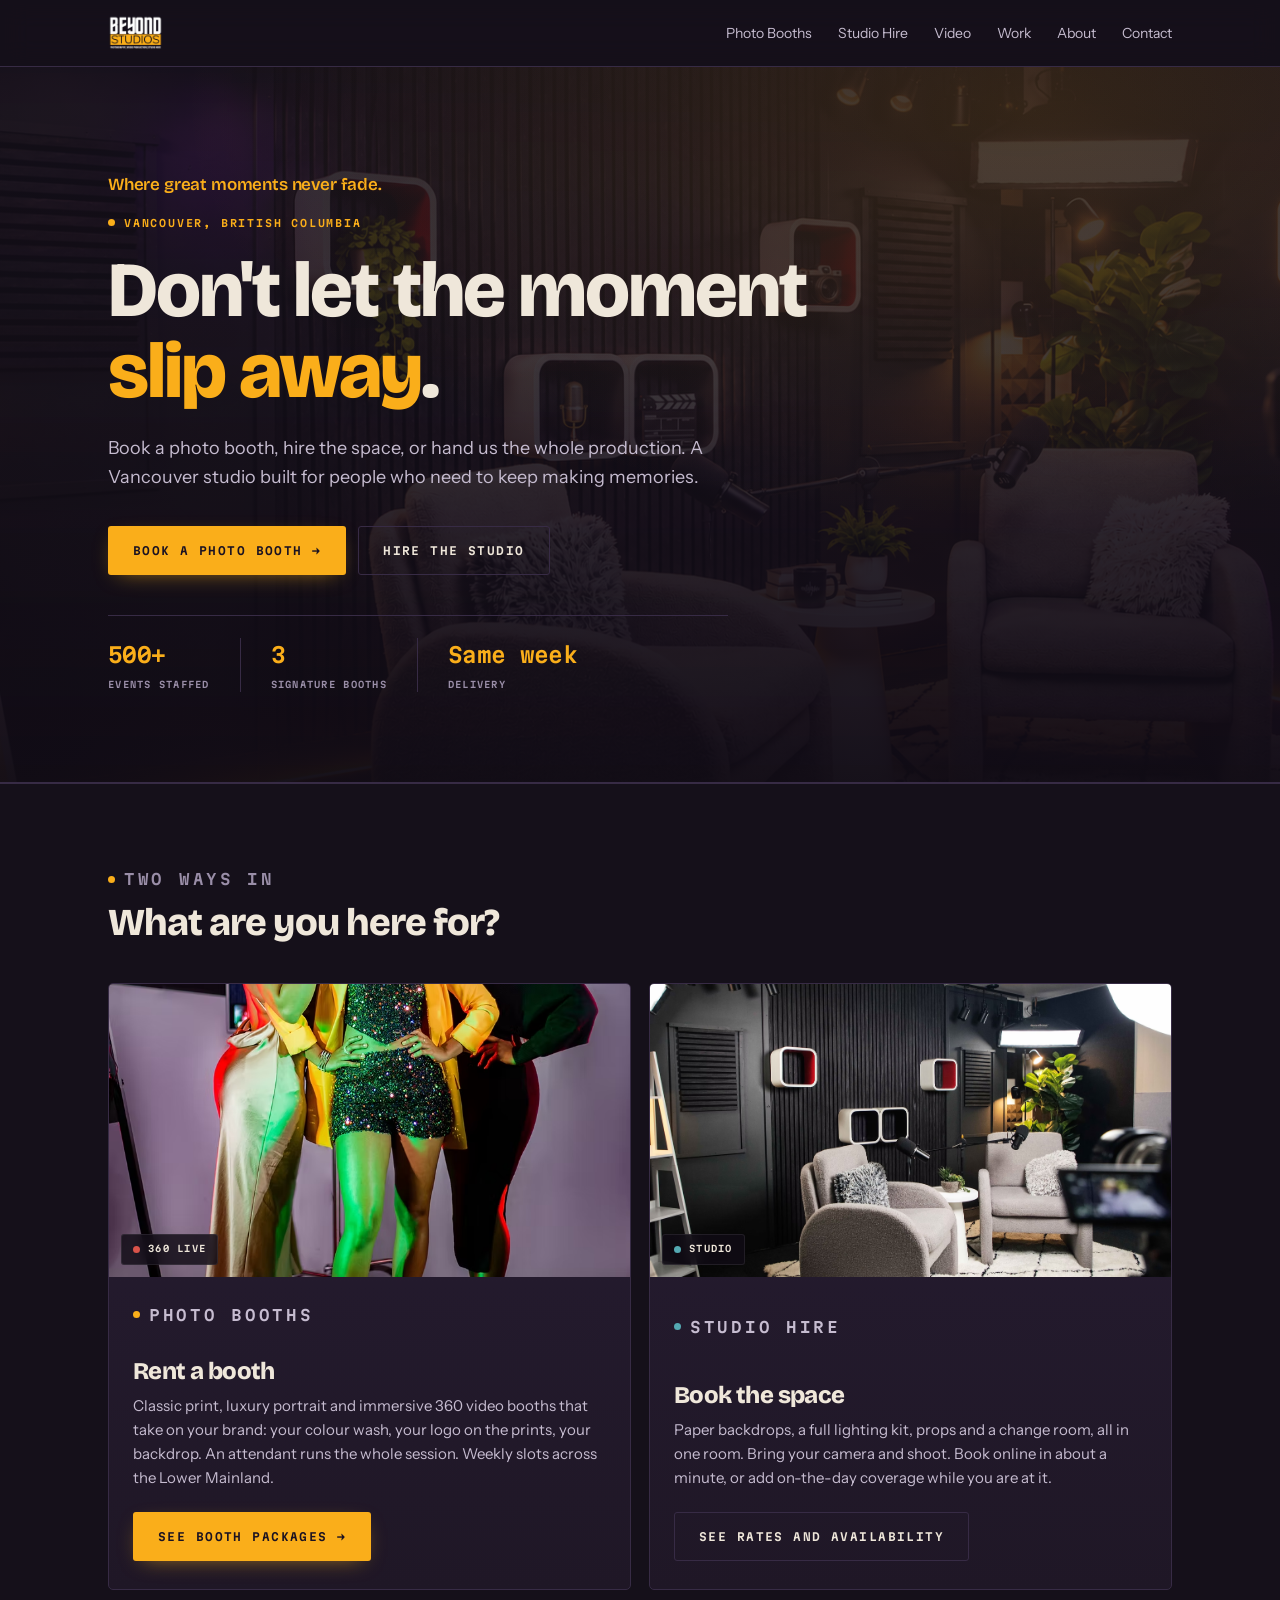
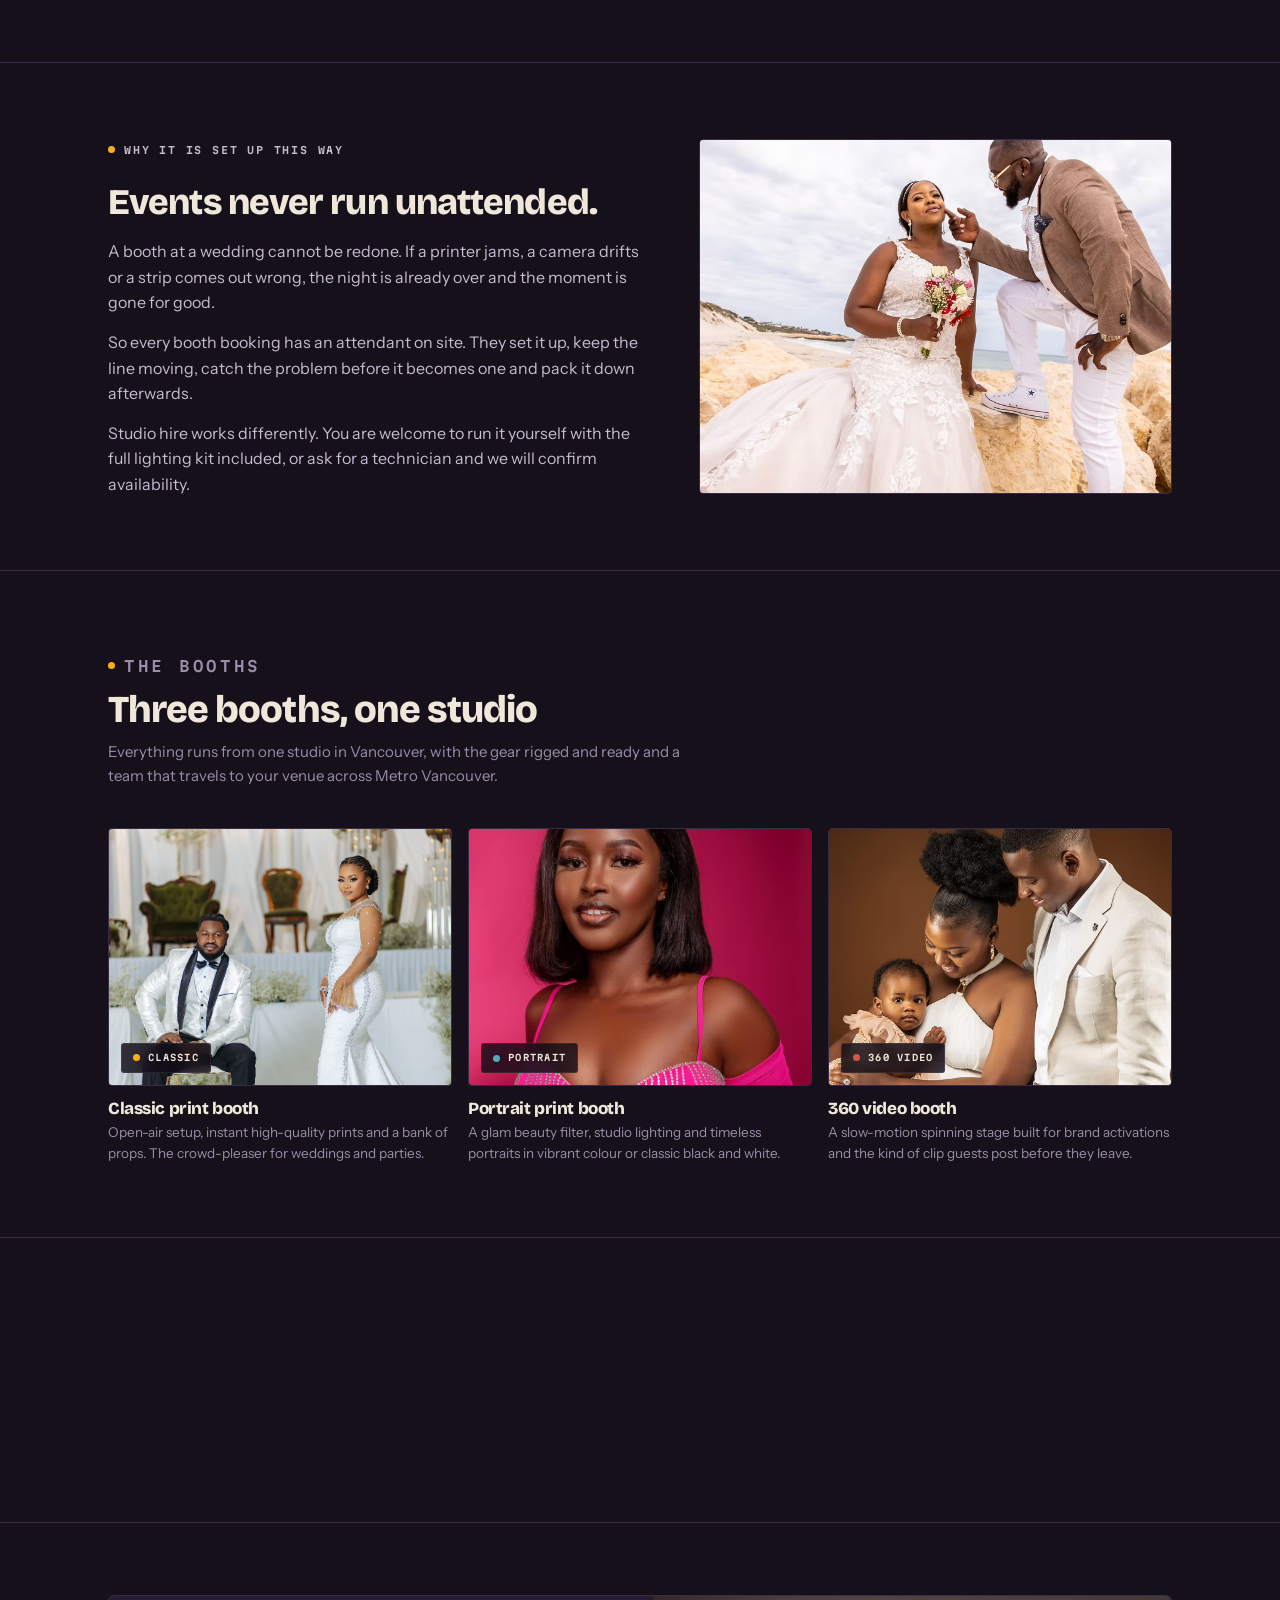
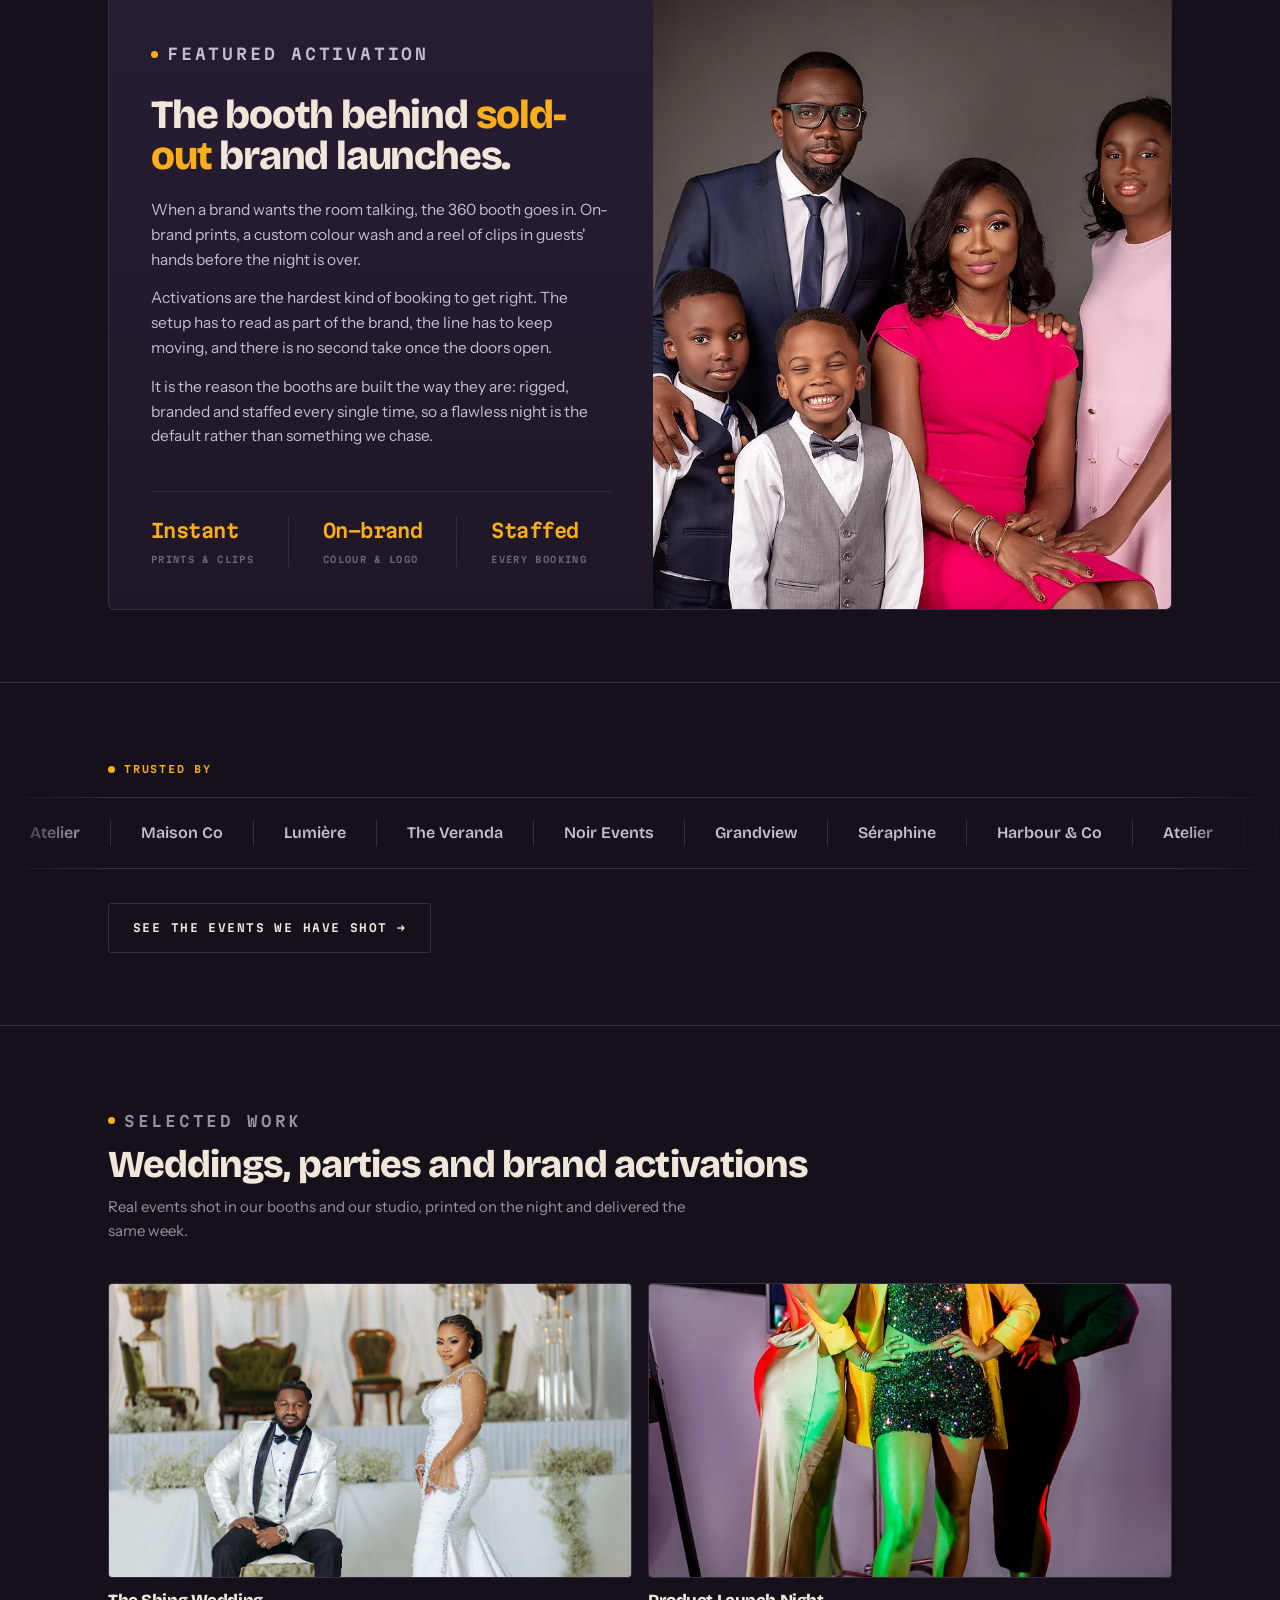
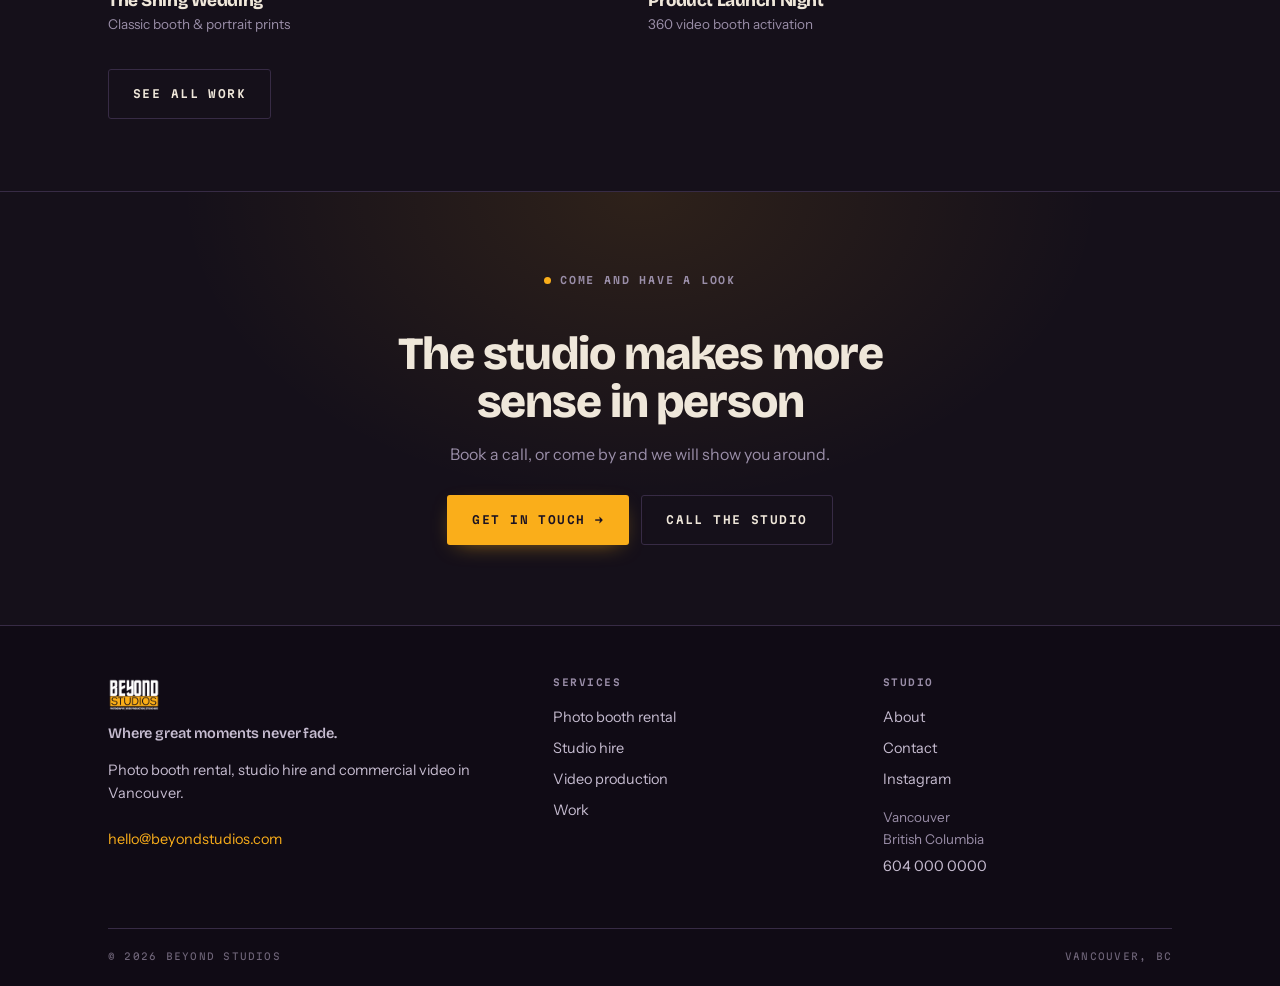
==== commit d643ab28: "Recolor index2 to deep-plum theme with brand orange + real logo Switch palette to deep plum (#15101A" ====
--- a/index2.html
+++ b/index2.html
@@ -8,30 +8,30 @@
 <link rel="preconnect" href="https://fonts.googleapis.com">
 <link rel="preconnect" href="https://fonts.gstatic.com" crossorigin>
 <link href="https://fonts.googleapis.com/css2?family=Bricolage+Grotesque:opsz,wght@12..96,600;12..96,800&family=Instrument+Sans:wght@400;500;600&family=Martian+Mono:wght@400;600&display=swap" rel="stylesheet">
-<meta name="theme-color" content="#0F1F33">
+<meta name="theme-color" content="#15101A">
 
 <style>
 /* ==========================================================================
-   BEYOND STUDIOS — elevated layout. Broadcast-console identity, lifted with
-   motion, depth and interaction. Edit colours and fonts in :root only.
+   BEYOND STUDIOS — elevated layout. Deep-plum theme, brand-orange accent.
+   Edit colours and fonts in :root only.
    ========================================================================== */
 :root{
-  --ink:#0F1F33;
-  --ink-2:#0C1A2B;
-  --console:#16293F;
-  --console-2:#1A3047;
-  --console-edge:#26394F;
-  --signal:#F0BE1E;
-  --signal-deep:#D9A810;
-  --teal:#46969F;
+  --ink:#15101A;
+  --ink-2:#100B15;
+  --console:#1F1726;
+  --console-2:#271D33;
+  --console-edge:#372B45;
+  --signal:#FAAE1A;
+  --signal-deep:#E0960C;
+  --teal:#54A9B2;
   --onair:#D9534A;
   --card:#F0E4CC;
   --card-edge:#D8C9A8;
-  --card-ink:#12243C;
-  --text:#EDE7DA;
-  --text-dim:#BAC2CE;
-  --muted:#8B96A8;
-  --muted-dark:#6D7889;
+  --card-ink:#241733;
+  --text:#EFE7DA;
+  --text-dim:#C6BCD0;
+  --muted:#9A8EA8;
+  --muted-dark:#6F6579;
   --maxw:1120px;
   --ease:cubic-bezier(.22,.61,.36,1);
 
@@ -58,16 +58,18 @@
 /* ---------- type ---------- */
 h1,h2,h3,h4{font-family:var(--font-display);font-weight:800;letter-spacing:-.025em;line-height:1.04}
 .label{display:inline-flex;align-items:center;gap:9px;font-family:var(--font-data);font-size:10px;font-weight:600;letter-spacing:.18em;text-transform:uppercase;color:var(--signal)}
-.label::before{content:"";width:7px;height:7px;border-radius:50%;background:var(--signal);box-shadow:0 0 0 0 rgba(240,190,30,.5);animation:pulse 2.4s var(--ease) infinite}
+.label::before{content:"";width:7px;height:7px;border-radius:50%;background:var(--signal);box-shadow:0 0 0 0 rgba(250,174,26,.5);animation:pulse 2.4s var(--ease) infinite}
 .label.t::before{background:var(--teal);animation:none}
-@keyframes pulse{0%{box-shadow:0 0 0 0 rgba(240,190,30,.45)}70%{box-shadow:0 0 0 7px rgba(240,190,30,0)}100%{box-shadow:0 0 0 0 rgba(240,190,30,0)}}
+@keyframes pulse{0%{box-shadow:0 0 0 0 rgba(250,174,26,.45)}70%{box-shadow:0 0 0 7px rgba(250,174,26,0)}100%{box-shadow:0 0 0 0 rgba(250,174,26,0)}}
 .lede{font-size:18px;color:var(--text-dim);max-width:56ch}
 .motto{font-family:var(--font-display);font-weight:600;font-size:15px;color:var(--signal);letter-spacing:-.01em;margin:10px 0 14px}
 .hero .motto{font-size:17px;margin:0 0 10px}
 
 /* ---------- masthead ---------- */
-.masthead{border-bottom:1px solid var(--console-edge);position:sticky;top:0;z-index:50;background:rgba(15,31,51,.82);backdrop-filter:blur(14px) saturate(1.2)}
-.masthead .wrap{display:flex;align-items:center;justify-content:space-between;gap:20px;padding-top:16px;padding-bottom:16px}
+.masthead{border-bottom:1px solid var(--console-edge);position:sticky;top:0;z-index:50;background:rgba(21,16,26,.82);backdrop-filter:blur(14px) saturate(1.2)}
+.masthead .wrap{display:flex;align-items:center;justify-content:space-between;gap:20px;padding-top:15px;padding-bottom:15px}
+.brand{display:inline-flex;align-items:center;text-decoration:none}
+.brand img{height:36px;width:auto;display:block}
 .wordmark{font-family:var(--font-display);font-weight:800;font-size:17px;letter-spacing:-.01em;text-decoration:none;white-space:nowrap}
 .wordmark span{color:var(--signal)}
 .nav{display:flex;align-items:center;gap:26px}
@@ -82,8 +84,8 @@
 .btn:hover{transform:translateY(-2px)}
 .btn .arw{transition:transform .25s var(--ease)}
 .btn:hover .arw{transform:translateX(4px)}
-.btn-solid{background:var(--signal);color:#12243C;box-shadow:0 6px 20px -10px rgba(240,190,30,.8)}
-.btn-solid:hover{background:var(--signal-deep);box-shadow:0 12px 28px -10px rgba(240,190,30,.7)}
+.btn-solid{background:var(--signal);color:#1A1222;box-shadow:0 6px 22px -10px rgba(250,174,26,.7)}
+.btn-solid:hover{background:var(--signal-deep);box-shadow:0 12px 30px -10px rgba(250,174,26,.6)}
 .btn-line{border-color:var(--console-edge);color:var(--text)}
 .btn-line:hover{background:var(--console);border-color:var(--muted)}
 .btns{display:flex;gap:12px;flex-wrap:wrap}
@@ -94,23 +96,23 @@
 .media img,.media video{position:relative;z-index:1;width:100%;height:100%;object-fit:cover;border:0;transition:transform .7s var(--ease)}
 .media.r-16x9{aspect-ratio:16/9}
 .media.r-4x3{aspect-ratio:4/3}
-.mtag{position:absolute;left:12px;bottom:12px;z-index:3;display:inline-flex;align-items:center;gap:8px;background:rgba(12,22,40,.78);backdrop-filter:blur(6px);border:1px solid rgba(255,255,255,.08);font-family:var(--font-data);font-size:9px;font-weight:600;letter-spacing:.14em;text-transform:uppercase;color:var(--text);padding:7px 11px;border-radius:3px}
+.mtag{position:absolute;left:12px;bottom:12px;z-index:3;display:inline-flex;align-items:center;gap:8px;background:rgba(16,11,21,.82);backdrop-filter:blur(6px);border:1px solid rgba(255,255,255,.08);font-family:var(--font-data);font-size:9px;font-weight:600;letter-spacing:.14em;text-transform:uppercase;color:var(--text);padding:7px 11px;border-radius:3px}
 .mtag i{width:7px;height:7px;border-radius:50%;display:inline-block}
 
 /* ---------- hero ---------- */
 .hero{position:relative;overflow:hidden;border-bottom:1px solid var(--console-edge)}
 .hero-media{position:absolute;inset:-8% 0;z-index:0;will-change:transform}
-.hero-media img{width:100%;height:100%;object-fit:cover;opacity:.32}
+.hero-media img{width:100%;height:100%;object-fit:cover;opacity:.30}
 .hero-media::before{content:"";position:absolute;inset:0;z-index:2;background:
-  radial-gradient(120% 90% at 78% 15%,rgba(70,150,159,.18),transparent 55%),
-  linear-gradient(180deg,rgba(15,31,51,.72) 0%,rgba(15,31,51,.52) 42%,rgba(12,22,40,.97) 100%)}
+  radial-gradient(120% 90% at 80% 12%,rgba(250,174,26,.14),transparent 55%),
+  linear-gradient(180deg,rgba(21,16,26,.70) 0%,rgba(21,16,26,.50) 42%,rgba(16,11,21,.97) 100%)}
 .hero .wrap{position:relative;z-index:3;padding-top:104px;padding-bottom:90px}
 .hero h1{font-size:clamp(40px,7vw,78px);max-width:15ch;margin:16px 0 22px}
 .hero h1 em{font-style:normal;color:var(--signal)}
 .hero .btns{margin-top:34px}
 .hero-meta{display:flex;flex-wrap:wrap;gap:0;margin-top:40px;border-top:1px solid var(--console-edge);padding-top:22px;max-width:620px}
 .hero-meta div{padding-right:30px;margin-right:30px;border-right:1px solid var(--console-edge)}
-.hero-meta div:last-child{border:none;padding:0;margin:0}
+.hero-meta div:last-child{border-right:none;padding:0;margin:0}
 .hero-meta strong{display:block;font-family:var(--font-data);font-weight:600;font-size:21px;color:var(--signal);letter-spacing:-.03em}
 .hero-meta span{display:block;font-family:var(--font-data);font-size:9px;font-weight:600;letter-spacing:.14em;text-transform:uppercase;color:var(--muted);margin-top:6px}
 
@@ -135,7 +137,7 @@
 /* ---------- two path cards ---------- */
 .paths{display:grid;grid-template-columns:1fr 1fr;gap:18px}
 .path{background:linear-gradient(180deg,var(--console-2),var(--console));border:1px solid var(--console-edge);border-radius:5px;overflow:hidden;display:flex;flex-direction:column;transition:border-color .25s var(--ease),transform .25s var(--ease),box-shadow .25s var(--ease)}
-.path:hover{border-color:var(--signal);transform:translateY(-4px);box-shadow:0 24px 48px -28px rgba(0,0,0,.8)}
+.path:hover{border-color:var(--signal);transform:translateY(-4px);box-shadow:0 24px 48px -28px rgba(0,0,0,.85)}
 .path:hover .media img{transform:scale(1.05)}
 .path .media{border:none;border-radius:0}
 .path-body{padding:26px 24px 28px;display:flex;flex-direction:column;flex:1}
@@ -156,8 +158,7 @@
 .tile p{font-size:13.5px;color:var(--muted)}
 
 /* ---------- stats band ---------- */
-.stats{background:
-  linear-gradient(180deg,var(--console-2),var(--console));
+.stats{background:linear-gradient(180deg,var(--console-2),var(--console));
   border:1px solid var(--console-edge);border-radius:6px;
   display:grid;grid-template-columns:repeat(4,1fr);gap:0;overflow:hidden}
 .stat{padding:34px 26px;border-right:1px solid var(--console-edge)}
@@ -189,7 +190,7 @@
 
 /* ---------- cta band ---------- */
 .cta{border-top:1px solid var(--console-edge);padding:74px 0 80px;text-align:center;position:relative;overflow:hidden}
-.cta::before{content:"";position:absolute;inset:0;z-index:0;background:radial-gradient(60% 120% at 50% 0%,rgba(240,190,30,.1),transparent 60%)}
+.cta::before{content:"";position:absolute;inset:0;z-index:0;background:radial-gradient(60% 120% at 50% 0%,rgba(250,174,26,.11),transparent 60%)}
 .cta .wrap{position:relative;z-index:1}
 .cta h2{font-size:clamp(28px,4.4vw,46px);margin:14px auto 16px;max-width:19ch}
 .cta p{color:var(--muted);margin-bottom:28px}
@@ -198,6 +199,7 @@
 /* ---------- footer ---------- */
 .foot{border-top:1px solid var(--console-edge);padding:52px 0 22px;background:var(--ink-2)}
 .foot-grid{display:grid;grid-template-columns:1.4fr 1fr 1fr;gap:40px}
+.foot-logo{height:34px;width:auto;margin-bottom:10px}
 .foot h4{font-family:var(--font-data);font-size:9.5px;font-weight:600;letter-spacing:.16em;text-transform:uppercase;color:var(--muted);margin-bottom:14px}
 .foot a{display:block;text-decoration:none;color:var(--text-dim);font-size:14.5px;padding:4px 0;transition:color .15s ease,transform .15s ease}
 .foot a:hover{color:var(--signal);transform:translateX(3px)}
@@ -242,7 +244,7 @@
 
 <header class="masthead">
   <div class="wrap">
-    <a class="wordmark" href="/">BEYOND <span>STUDIOS</span></a>
+    <a class="brand" href="/"><img src="img/logo-w.avif" alt="Beyond Studios"></a>
     <button class="navtoggle" aria-expanded="false" aria-controls="nav">Menu</button>
     <nav class="nav" id="nav">
       <a href="#paths">Photo Booths</a>
@@ -458,7 +460,7 @@
   <div class="wrap">
     <div class="foot-grid">
       <div>
-        <div class="wordmark" style="font-size:16px;margin-bottom:6px">BEYOND <span>STUDIOS</span></div>
+        <img class="foot-logo" src="img/logo-w.avif" alt="Beyond Studios">
         <p class="motto">Where great moments never fade.</p>
         <p>Photo booth rental, studio hire and commercial video in Vancouver.</p>
         <p class="mt-m"><a href="mailto:hello@beyondstudios.com" style="color:var(--signal);display:inline">hello@beyondstudios.com</a></p>
